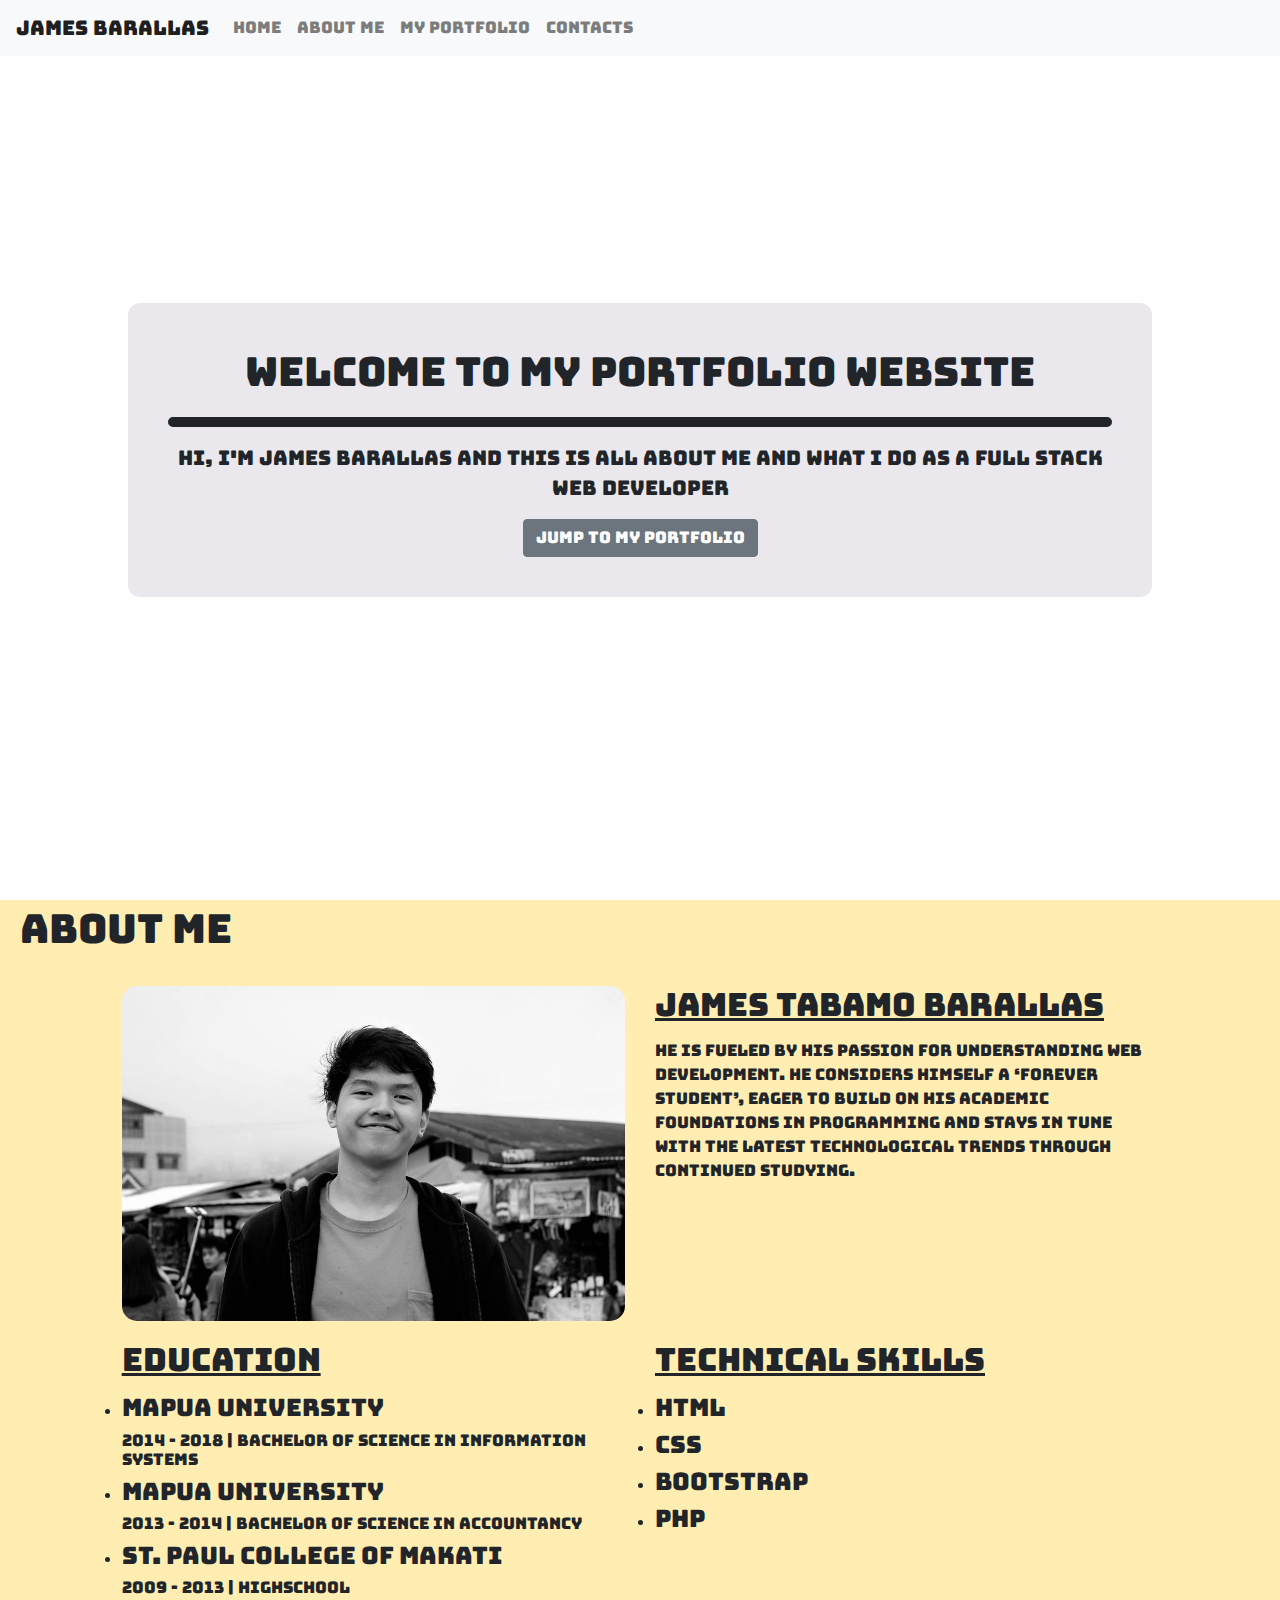
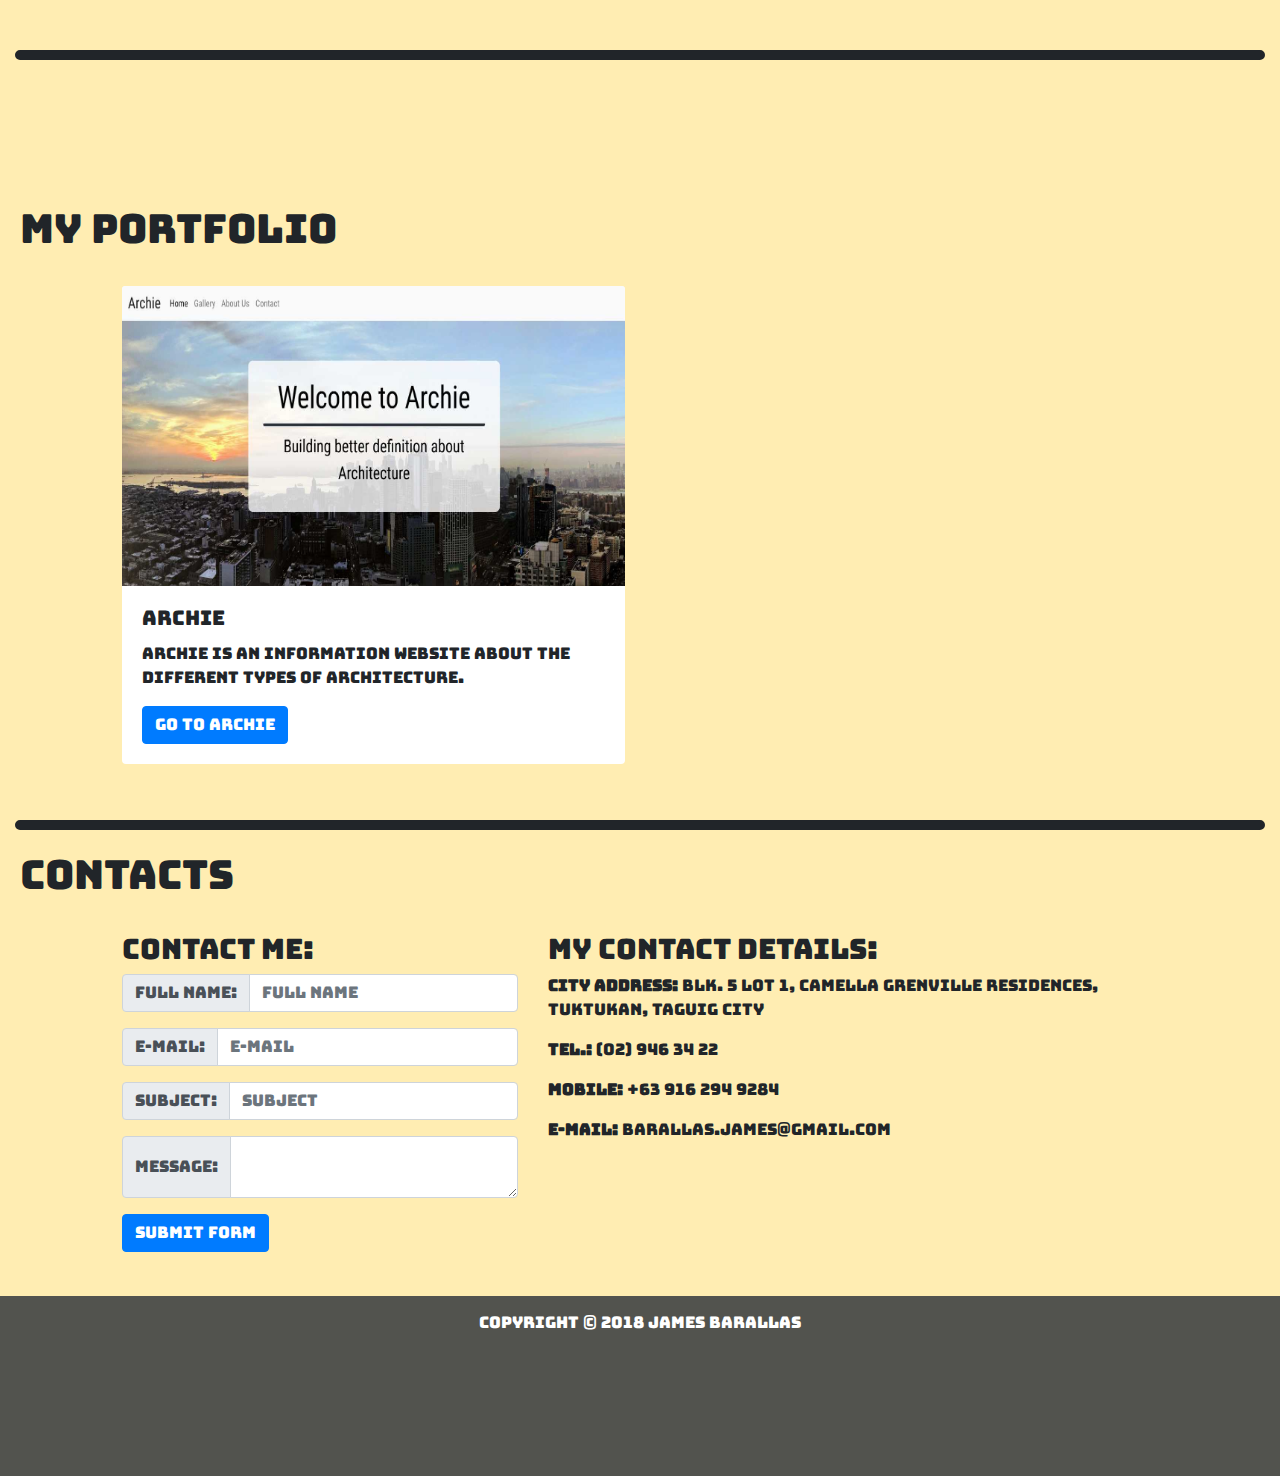
==== index.html @ 23c41e67 "portfolio update" ====
<!DOCTYPE html>
<html lang="en">
<head>
	<meta charset="utf-8">

	<meta name="viewport" content="width=content-width, initial-scale=1.0, maximum-scale=1.0, shrink-to-fit=no">

	<meta http-equiv="X UA-Compatible" content="IE-Edge">

	<title>James Barallas | My Web Portfolio</title>

	<!-- fav icon -->
	<link rel="icon" type="image/gif/png" href="assets/images/home-solid.png">

	<!-- google fonts -->
	<link href="https://fonts.googleapis.com/css?family=Bungee" rel="stylesheet">

	<!-- font awesome icons -->
	<link rel="stylesheet" href="https://use.fontawesome.com/releases/v5.5.0/css/all.css" integrity="sha384-B4dIYHKNBt8Bc12p+WXckhzcICo0wtJAoU8YZTY5qE0Id1GSseTk6S+L3BlXeVIU" crossorigin="anonymous">

	<!-- animate css -->
	<link rel="stylesheet" type="text/css" href="assets/css/animate.css">

	<!-- bootstrap css -->
	<link rel="stylesheet" type="text/css" href="assets/css/bootstrap.min.css">

	<!-- external css -->
	<link rel="stylesheet" type="text/css" href="assets/css/style.css">

</head>
<body>

	<header id="home" class="banner">
	
	<nav class="navbar navbar-expand-lg navbar-light bg-light">
		<a class="navbar-brand animated zoomIn" href="#">James Barallas</a>

		<button class="navbar-toggler" type="button" data-toggle="collapse" data-target="#navbarSupportedContent" aria-controls="navbarSupportedContent" aria-expanded="false" aria-label="Toggle navigation">

	    <span class="navbar-toggler-icon"></span>

	  	</button>

	  	<div class="collapse navbar-collapse" id="navbarSupportedContent">
		    <ul class="navbar-nav mr-auto">
		      	<li class="nav-item">
		        	<a class="nav-link animated bounceIn bounceOut" href="#home">Home</a>
		      	</li>

		      	<li class="nav-item">
		        	<a class="nav-link animated bounceIn bounceOut" href="#about-me">About Me</a>
		      	</li>

		      	<li class="nav-item">
		        	<a class="nav-link animated bounceIn bounceOut" href="#my-portfolio">My Portfolio</a>
		      	</li>

		      	<li class="nav-item">
		        	<a class="nav-link animated bounceIn bounceOut" href="#contact">Contacts</a>
		      	</li>
		    
		    </ul>
		 
	  	</div>
	</nav>

	
		
		<section class="box">
				<h1 class="animated slideInUp">Welcome to my Portfolio Website</h1>

				<hr>

				<p class="animated slideInUp">Hi, I'm James Barallas and This is all about me and what I do as a Full Stack Web Developer</p>

				<button class="btn btn-secondary animated bounceIn bounceOut" ><a href="#my-portfolio">Jump to my Portfolio</a></button>

		</section>

	</header>


	<main class="container-fluid">

		<button onclick="topFunction()" id="myBtn" title="Go to top"><i class="fas fa-arrow-up animated slideOutUp"></i></button>

		<div id="about-me" class="about-me">

			<h1>About Me</h1>


			
			<div class="row">
				<div class="col col-lg-5 offset-lg-1 col-md-6 col-12">

					<div class="images">
				    	<img src="assets/images/me.jpg">
				    </div>

				</div>

				<div class="col col-lg-5 col-md-6 col-12">
				   	
					<h2><u>JAMES TABAMO BARALLAS</u></h2>

					<p>He is fueled by his passion for understanding Web Development. He considers himself a ‘forever student’, eager to build on his academic foundations in programming and stays in tune with the latest technological trends through continued studying.</p>



				</div>
			</div>

			<div class="row">
				<div class="col col-lg-5 offset-lg-1 col-md-6 col-12">

					<h2><u>Education</u></h2>

					<ul>
						<li>
							<h4>Mapua University</h4>
							<h6>2014 - 2018 | Bachelor of Science in Information Systems</h6>
						</li>
						<li>
							<h4>Mapua University</h4>
							<h6>2013 - 2014 | Bachelor of Science in Accountancy</h6>
						</li>
						<li>	
							<h4>St. Paul College of Makati</h4>
							<h6>2009 - 2013 | Highschool</h6>
						</li>
					</ul>

				</div>

				<div class="col col-lg-5 col-md-6 col-12">
				   	<h2><u>Technical Skills</u></h2>

				   	<ul>
						<li>
							<h4>HTML</h4>
							
						</li>
						<li>
							<h4>CSS</h4>
							
						</li>
						<li>	
							<h4>Bootstrap</h4>
						
						</li>
						<li>	
							<h4>PHP</h4>
						
						</li>
					</ul>

				</div>
			</div>


			<div class="row">
				<div class="col col-12">
					<hr>
				</div>
			</div>

			
		
			

		</div>

		<div id="my-portfolio" class="my-portfolio">
			<h1>My Portfolio</h1>

			<div class="row">
				
				<div class="col col-lg-5 offset-lg-1 col-md-6 col-12">

					<div class="card" >
						<img class="card-img-top" src="assets/images/capstone-1.jpg" alt="Card image cap">

					  	<div class="card-body">

						    <h5 class="card-title">Archie</h5>
						    <p class="card-text">Archie is an information website about the different types of architecture.</p>
						    <a href="https://barallas-james.github.io/archie/index.html" target="_blank" class="btn btn-primary animated bounceIn bounceOut">Go to Archie</a>
					  	</div>
					</div>

				</div>

				<div class="col col-lg-5 col-md-6 col-12">

					

				</div>



				
			</div>

			<div class="row">
				
				<div class="col col-lg-5 offset-lg-1 col-md-6 col-12">

					

				</div>

				<div class="col col-lg-5 col-md-6 col-12">

					

				</div>

			</div>





			<div class="row">
				<div class="col col-12">
					<hr>
				</div>
			</div>






		</div>

		<div id="contact" class="contact">
			<h1>Contacts</h1>

			<div class="row">

				<div class="col col-lg-4 offset-lg-1 col-md-6 col-12">
					
					<form>

						<h3>Contact me:</h3>

						<div class="input-group mb-3">
						  	<div class="input-group-prepend">
						    	<span class="input-group-text" id="basic-addon1">Full Name: </span>
						  	</div>

						  	<input type="text" class="form-control" placeholder="Full Name" aria-label="full-name" aria-describedby="basic-addon1">
						</div>

						<div class="input-group mb-3">
						  	<div class="input-group-prepend">
						    	<span class="input-group-text" id="basic-addon1">E-mail: </span>
						  	</div>
						  	
						  	<input type="email" class="form-control" placeholder="E-mail" aria-label="e-mail" aria-describedby="basic-addon1">
						</div>

						<div class="input-group mb-3">
						  	<div class="input-group-prepend">
						    	<span class="input-group-text" id="basic-addon1">Subject: </span>
						  	</div>

						  	<input type="text" class="form-control" placeholder="subject" aria-label="subject" aria-describedby="basic-addon1">
						</div>

						<div class="input-group mb-3">
						  	<div class="input-group-prepend">
						    	<span class="input-group-text" id="basic-addon1">Message: </span>
						  	</div>

						  	<textarea name="message" class="form-control" aria-label="With textarea"></textarea>

						</div>

						<button class="btn btn-primary animated bounceIn bounceOut" type="submit">Submit form</button>

					</form>

					
				</div>
			


			
				<div class="col col-lg-6 col-md-6 col-12">
					<h3>My Contact Details:</h3>

					<p><strong>City Address:</strong> Blk. 5 Lot 1, Camella Grenville Residences, Tuktukan, Taguig City</p>
					<p><strong>Tel.:</strong> (02) 946 34 22 </p>
					<p><strong>Mobile:</strong> +63 916 294 9284</p>
					<p><strong>E-mail:</strong> barallas.james@gmail.com</p>
				</div>
			
			</div>
			
				
			

		</div>
		


	</main>


	<footer class="footer">

		<p>Copyright © 2018 James Barallas</p>

		<div class="icons">
			<a href=""><i class="fab fa-facebook-square" alt="Facebook"></i></a>
			<a href=""><i class="fab fa-twitter" alt="Twitter"></i></a>
			<a href=""><i class="fab fa-instagram" alt="Instagram"></i></a>		
		</div>	




	</footer>








	<!-- jQuery first, then Popper.js, then Bootstrap JS -->
	<script src="assets/js/script.js"></script>
	<script src="assets/js/jquery-3.3.1.min.js"></script>
	<script src="https://cdnjs.cloudflare.com/ajax/libs/popper.js/1.14.3/umd/popper.min.js" integrity="sha384-ZMP7rVo3mIykV+2+9J3UJ46jBk0WLaUAdn689aCwoqbBJiSnjAK/l8WvCWPIPm49" crossorigin="anonymous"></script>
	<script src="assets/js/bootstrap.min.js"></script>

</body>
</html>
---- assets/css/style.css ----
*{
	margin: 0;
	padding: 0;
	box-sizing: border-box;

	font-family: 'Bungee', cursive;
}

html{
	scroll-behavior: smooth;

}


h1{
	padding: 5px;

}

hr{
	border: 5px solid #212529;
  	border-radius: 5px;

}

a{
	text-decoration: none;
	color: white;
}

a:visited{
	text-decoration: none;
	color: white;
}

.banner{
	background-image: url("../images/banner.jpg");
	background-size: cover;
	background-repeat: no-repeat;
	background-attachment: fixed;
	width: 100%;
	height: 100vh;
	position: relative;

}

.navbar{
	z-index: 1;

}

.box{
	background-color: rgb(225, 222, 229, 0.7);
	
	text-align: center;
	min-width: 80%;
	padding: 40px;
	position: absolute;
	top: 50%;
	left: 50%;
	transform: translate(-50%,-50%); /*x and y values*/  
	border-radius: 12px;

}

.box > p{
	font-size: 20px;

}

.container-fluid{
	
	background-color: rgb(255, 237, 178);

}

.row{
	padding-top: 10px;
}

.row h2{
	margin-bottom: 15px;

}

.images > img{
	width: 100%;
	border-radius: 15px;
}


.about-me{
	min-height: 100vh;
}


.my-portfolio{
	min-height: 50vh;
}

.contact{
	min-height: 50vh;
}



.footer{
	min-height: 20vh;

	background-color: rgb(82, 83, 78);

}

.footer > p,.icons{
	text-align: center;

}

.footer > p{
	padding-top: 15px;
	color: white;
}

.footer > .icons{
	font-size: 30px;
	color: white;
}



.footer >.icons > a:visited{
	color: white;
}


/*OVERRIDE BOOTSTRAP*/

.card{
	width: 100%;
	border: 0;

}

.col{
	padding-top: 10px;

}

.card-img-top{
	height:300px; 

}

.contact .btn{
	margin-bottom: 30px;


}

/*BACK TO TOP*/

#myBtn {
  display: none;
  position: fixed;
  bottom: 20px;
  right: 30px;
  z-index: 99;
  font-size: 18px;
  border: none;
  outline: none;
  background-color: #902923;
  color: white;
  cursor: pointer;
  padding: 15px;
  border-radius: 4px;
}

#myBtn:hover {
  background-color: #0A100D;
}



@media only screen and (max-width: 986px){

	h1{
		text-align: center;
	}

	ul {
  		list-style-type: none;
	}



}
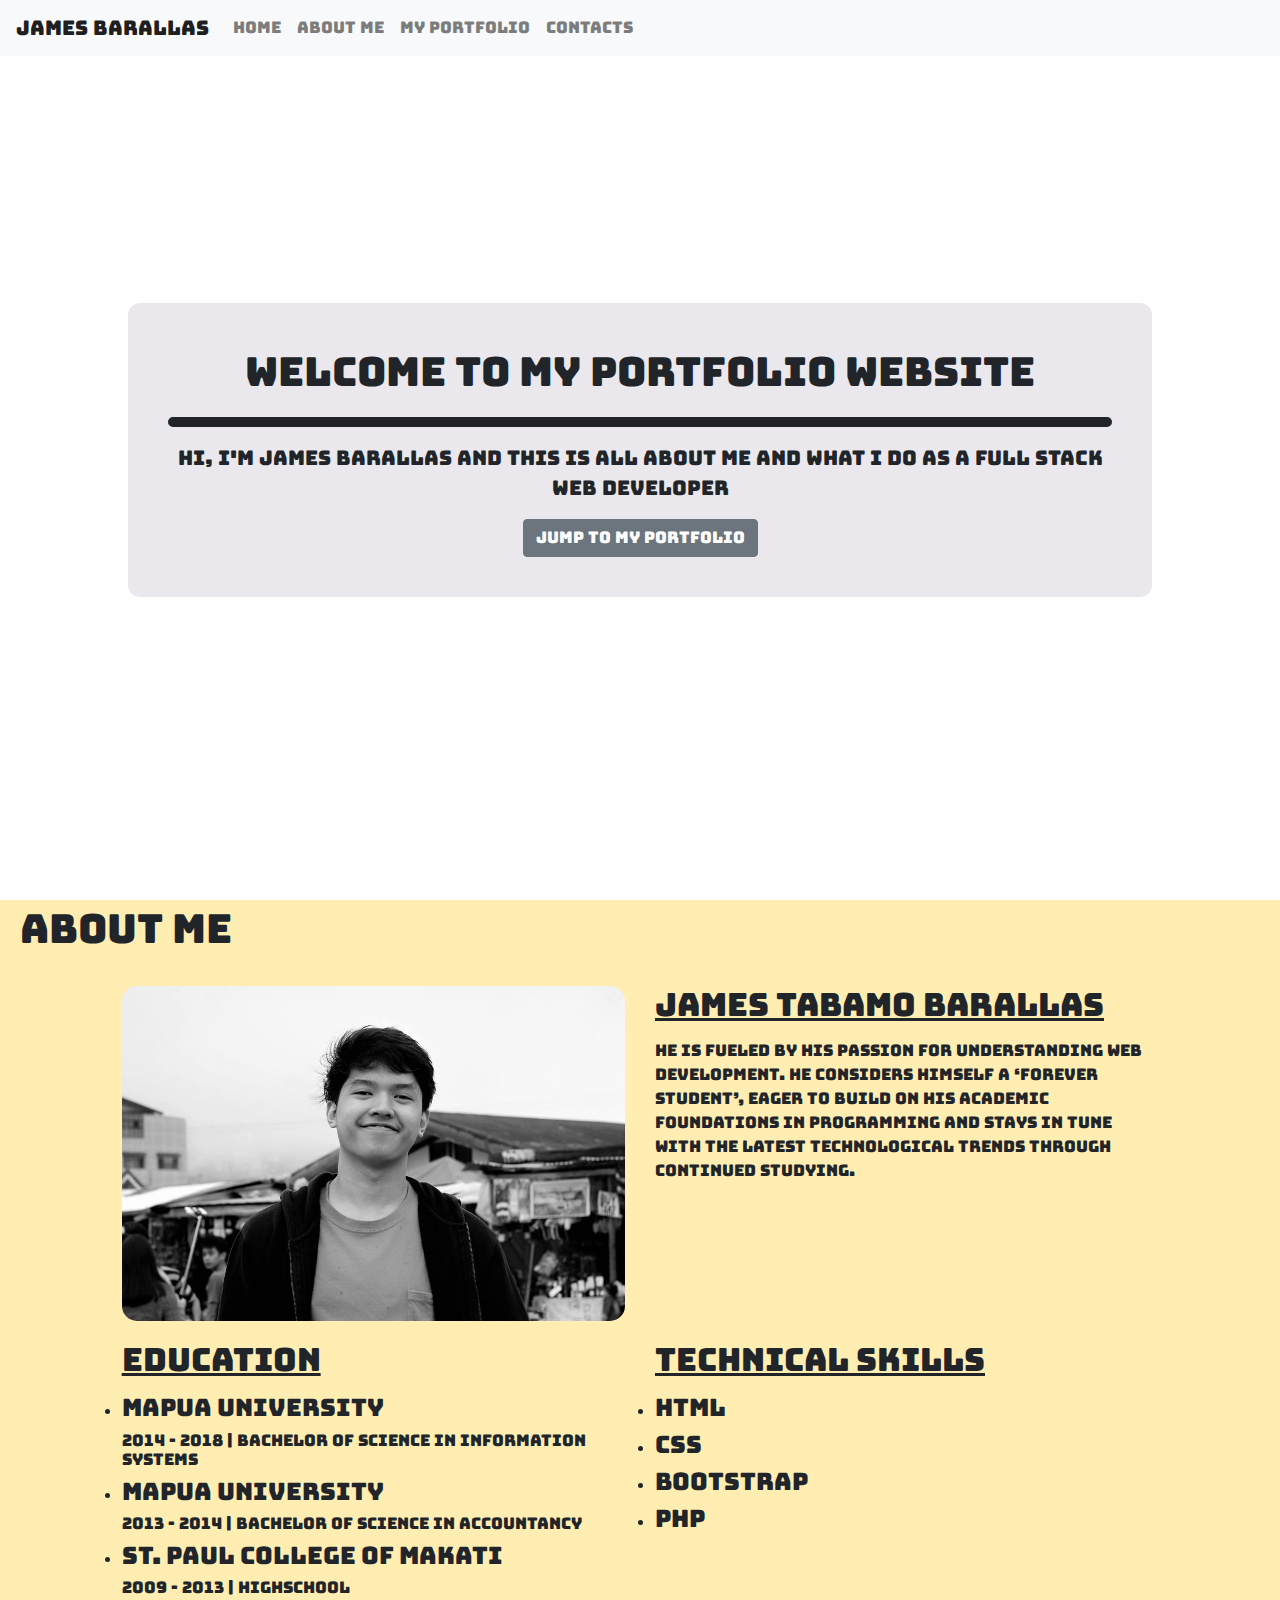
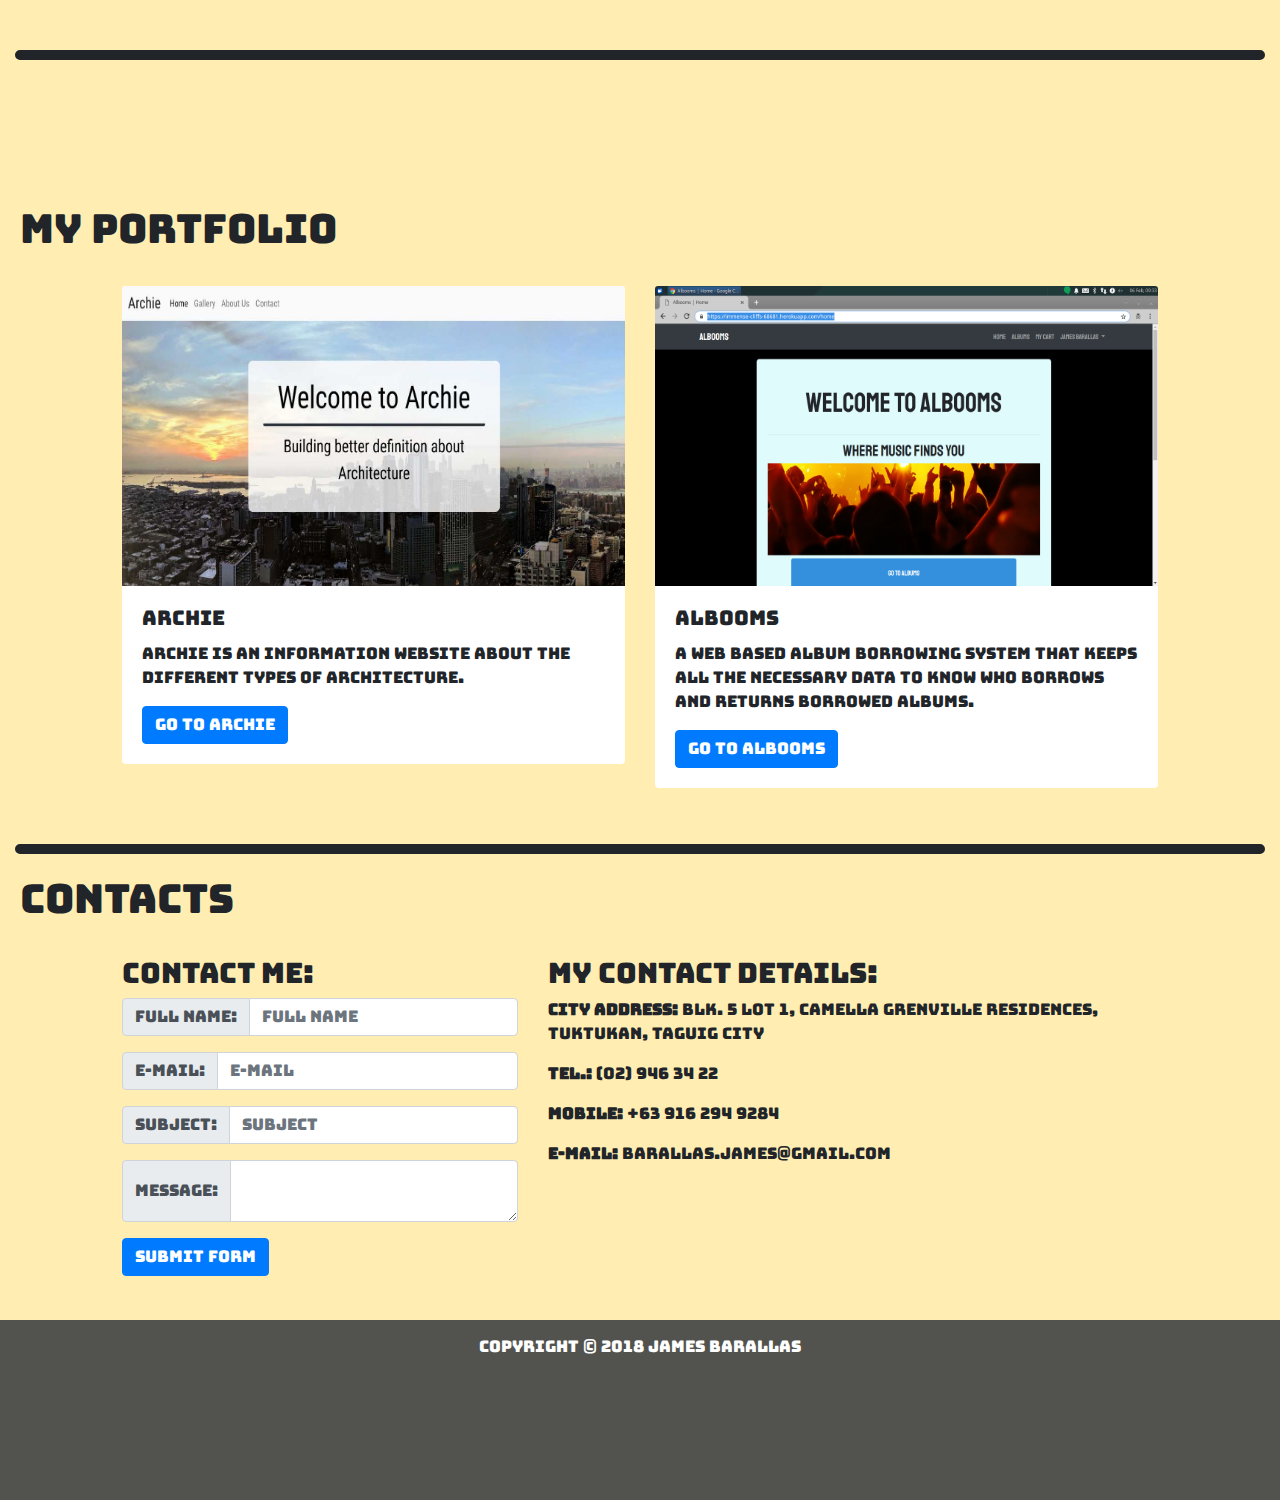
==== commit 9af08286: "portfolio update" ====
--- a/index.html
+++ b/index.html
@@ -191,9 +191,16 @@
 				</div>
 
 				<div class="col col-lg-5 col-md-6 col-12">
-
-					
-
+					<div class="card" >
+						<img class="card-img-top" src="assets/images/capstone-2.jpg" alt="Card image cap">
+
+					  	<div class="card-body">
+
+						    <h5 class="card-title">Albooms</h5>
+						    <p class="card-text">A web based album borrowing system that keeps all the necessary data to know who borrows and returns borrowed Albums.</p>
+						    <a href="https://immense-cliffs-68681.herokuapp.com/home" target="_blank" class="btn btn-primary animated bounceIn bounceOut">Go to Albooms</a>
+					  	</div>
+					</div>
 				</div>
 
 
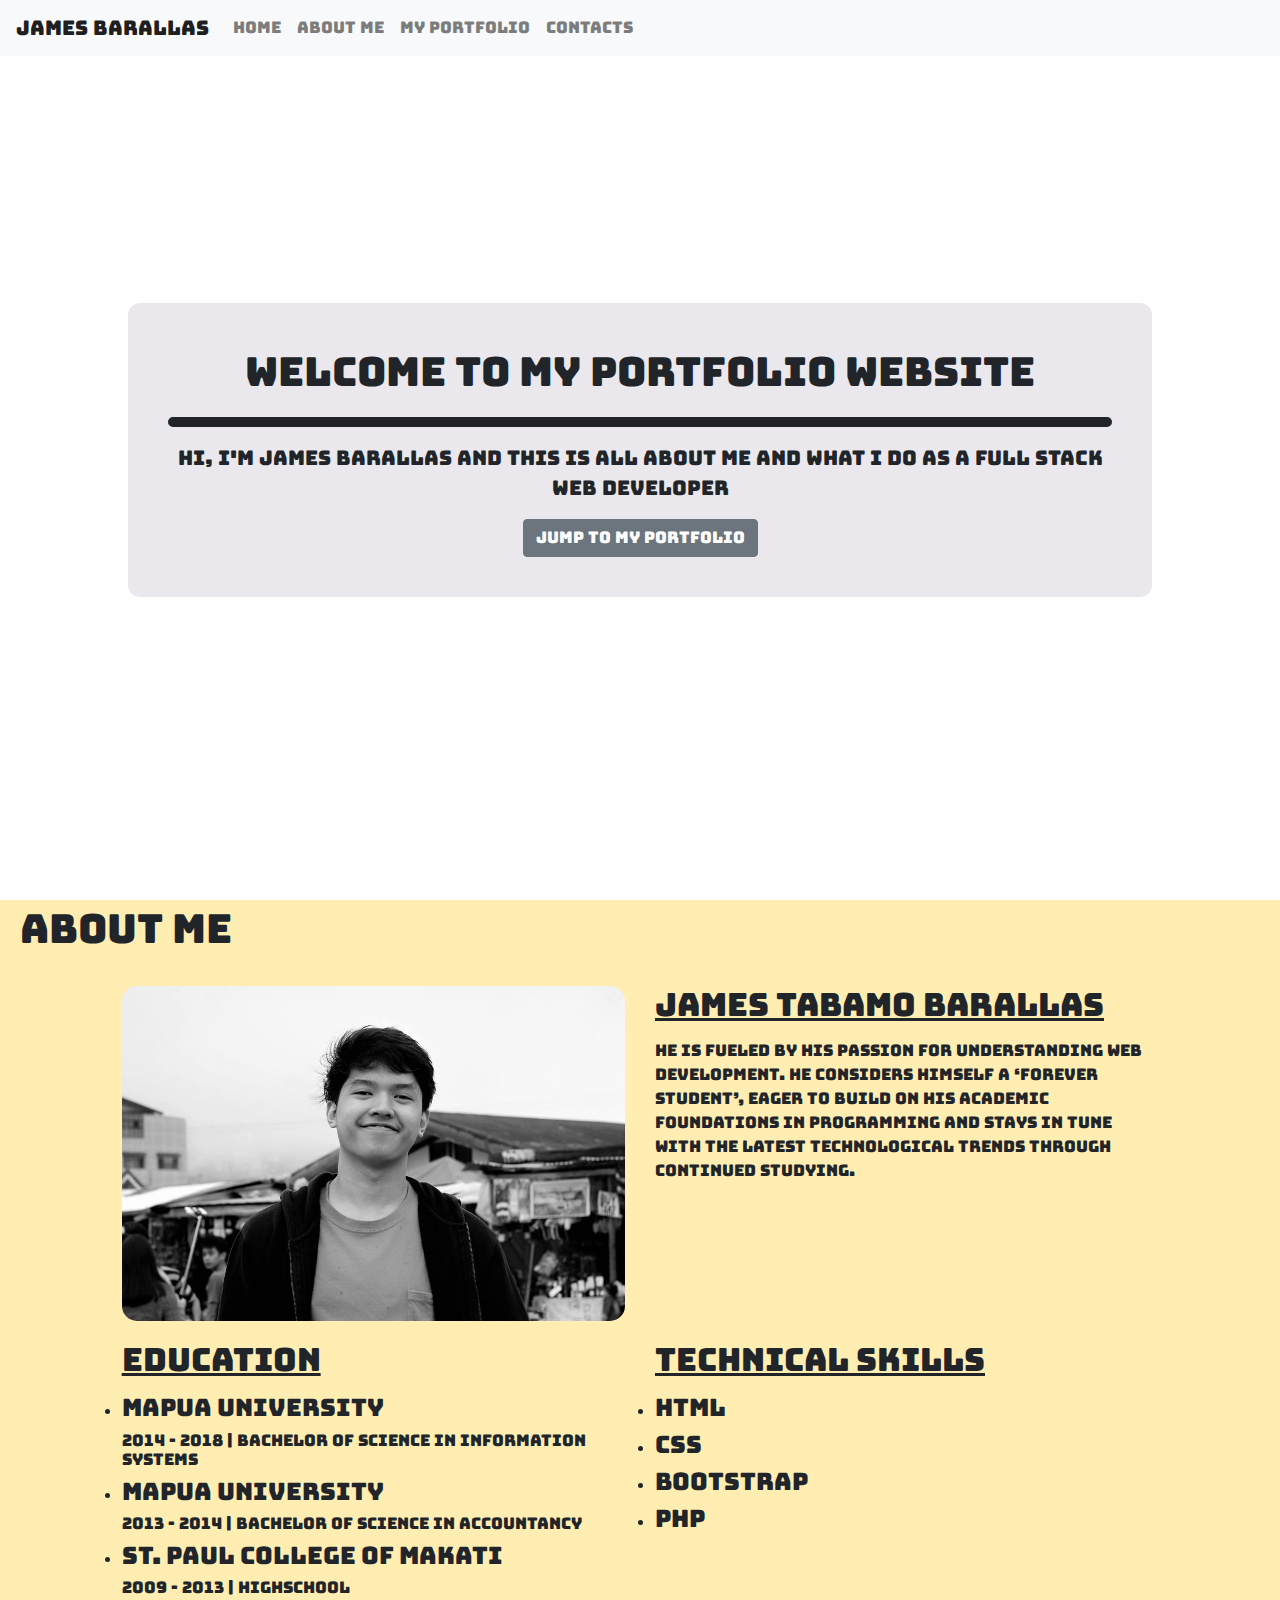
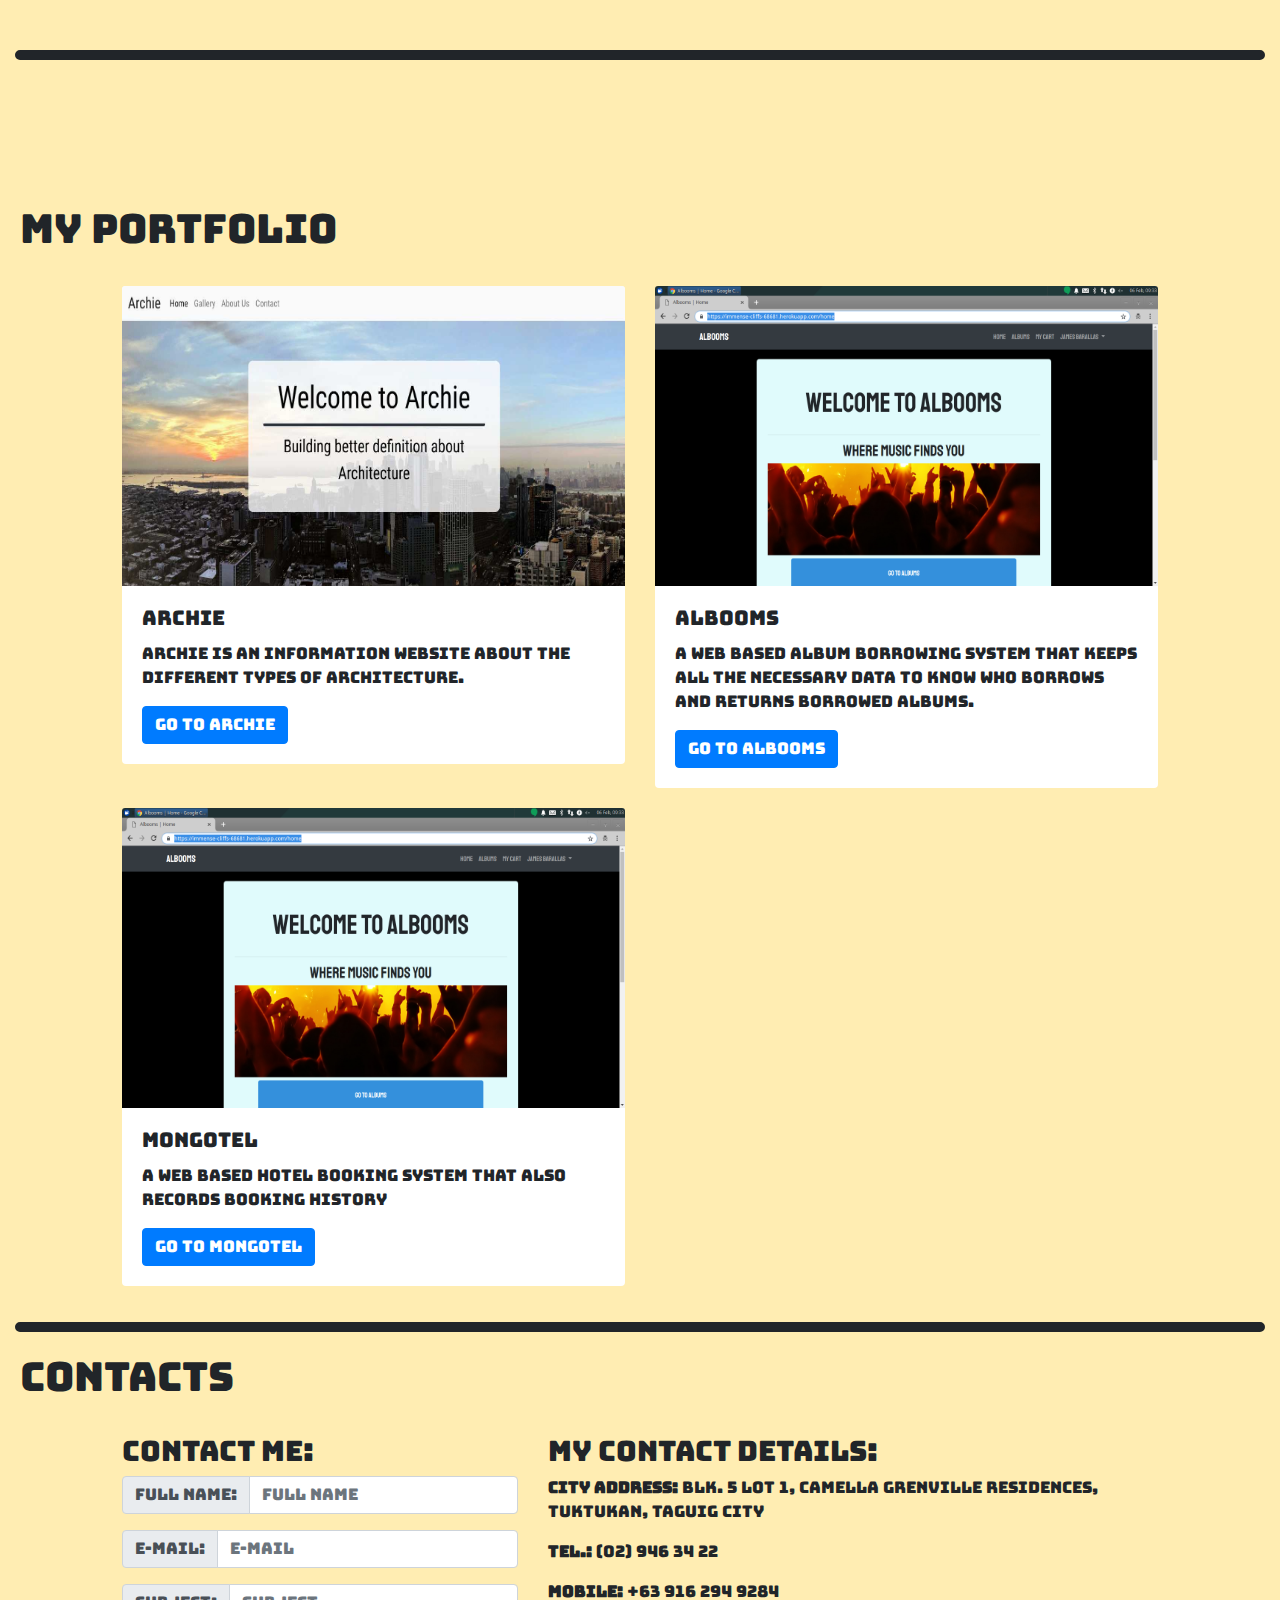
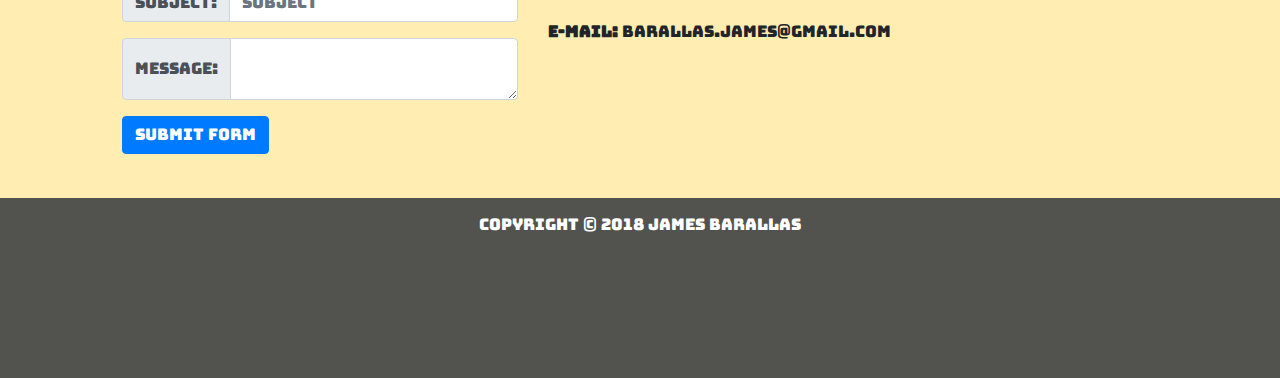
==== commit b0837454: "update" ====
--- a/index.html
+++ b/index.html
@@ -211,9 +211,16 @@
 			<div class="row">
 				
 				<div class="col col-lg-5 offset-lg-1 col-md-6 col-12">
-
-					
-
+					<div class="card" >
+						<img class="card-img-top" src="assets/images/capstone-2.jpg" alt="Card image cap">
+
+					  	<div class="card-body">
+
+						    <h5 class="card-title">Mongotel</h5>
+						    <p class="card-text">A web based hotel booking system that also records booking history</p>
+						    <a href="https://quiet-dawn-88367.herokuapp.com" target="_blank" class="btn btn-primary animated bounceIn bounceOut">Go to Mongotel</a>
+					  	</div>
+					</div>
 				</div>
 
 				<div class="col col-lg-5 col-md-6 col-12">
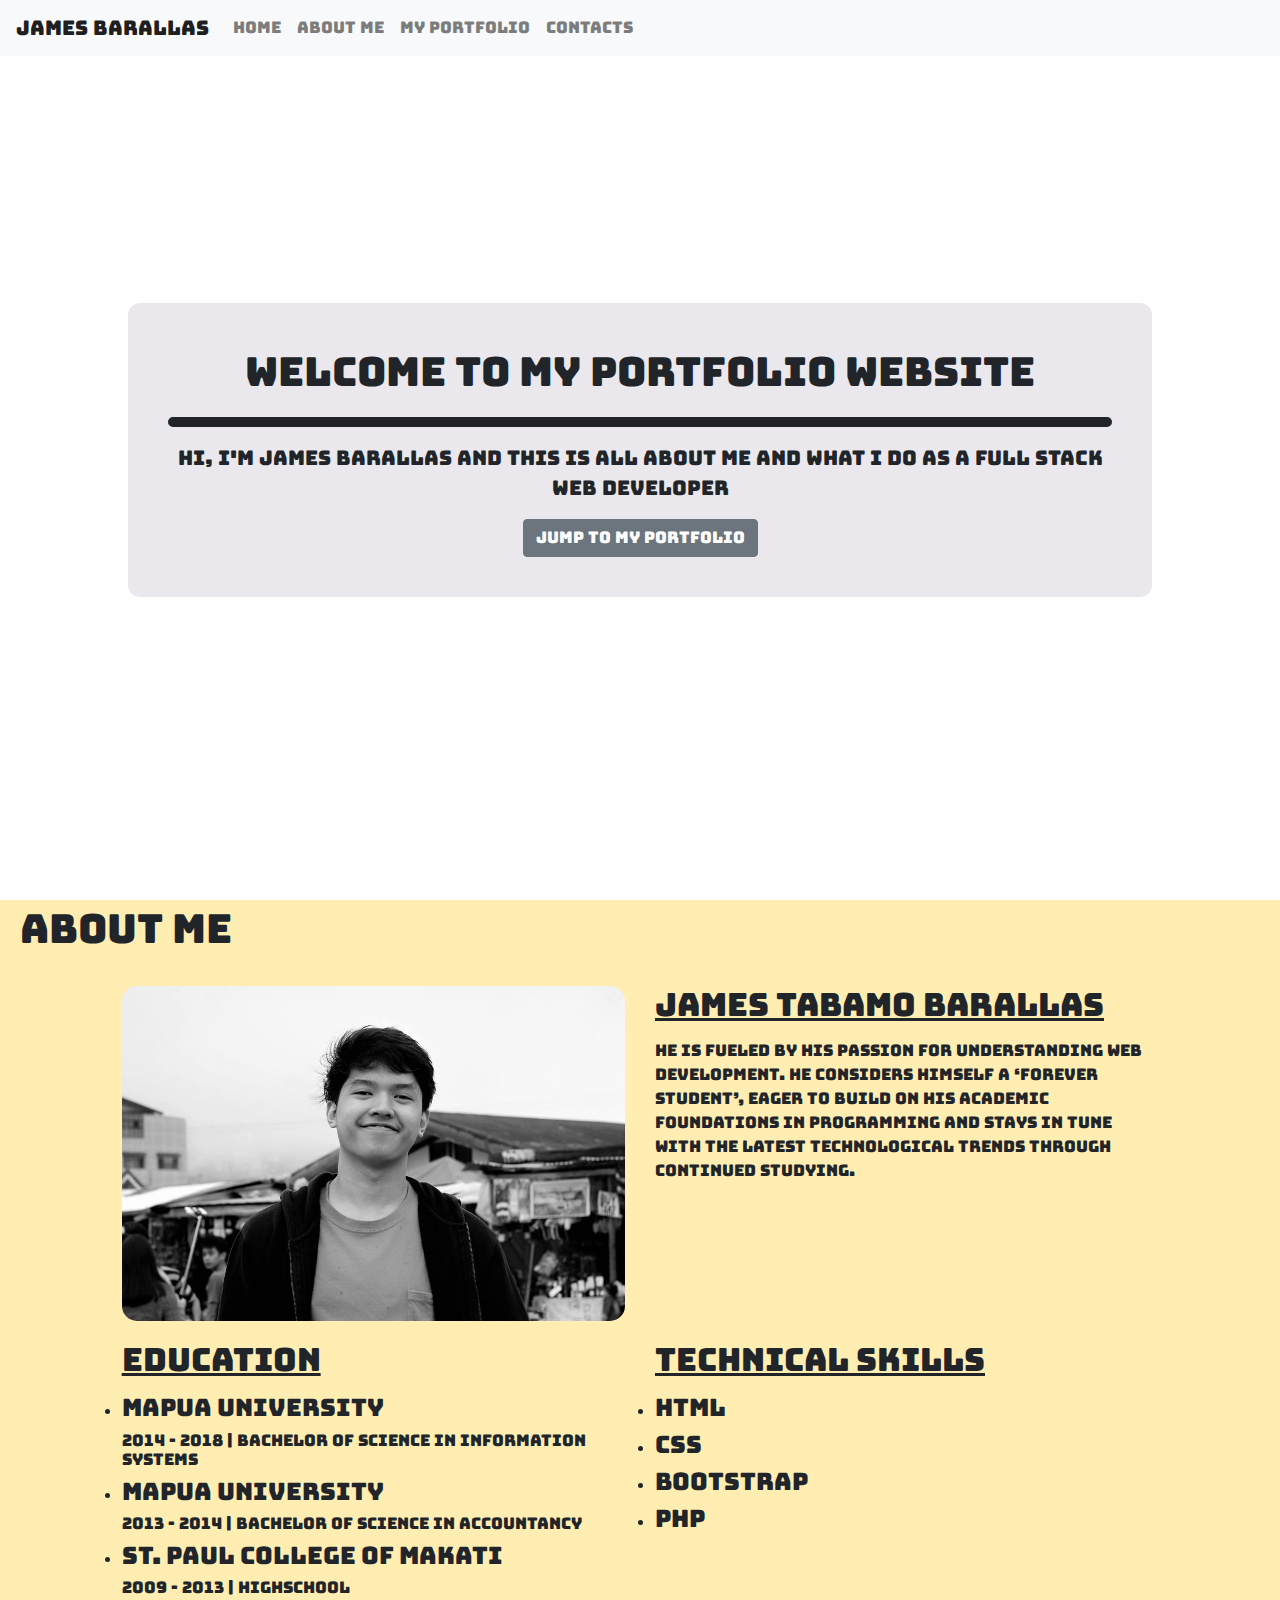
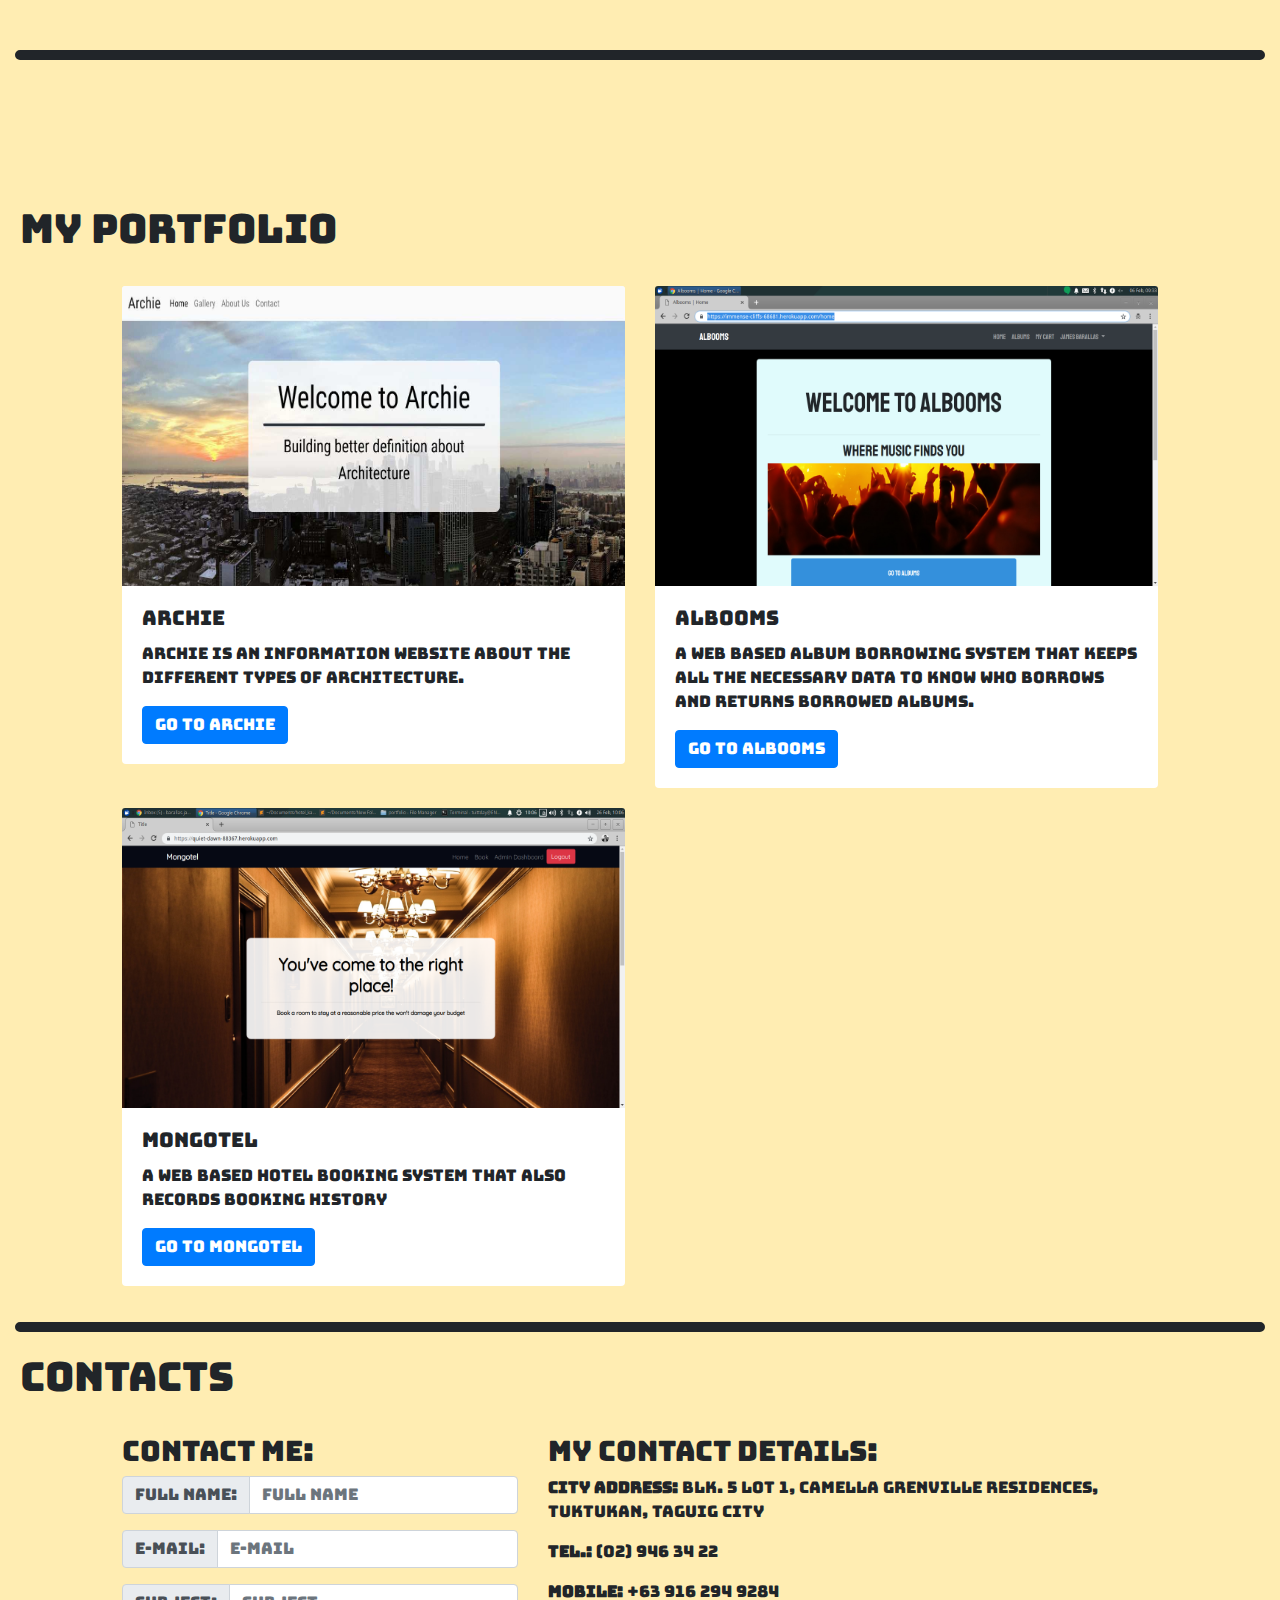
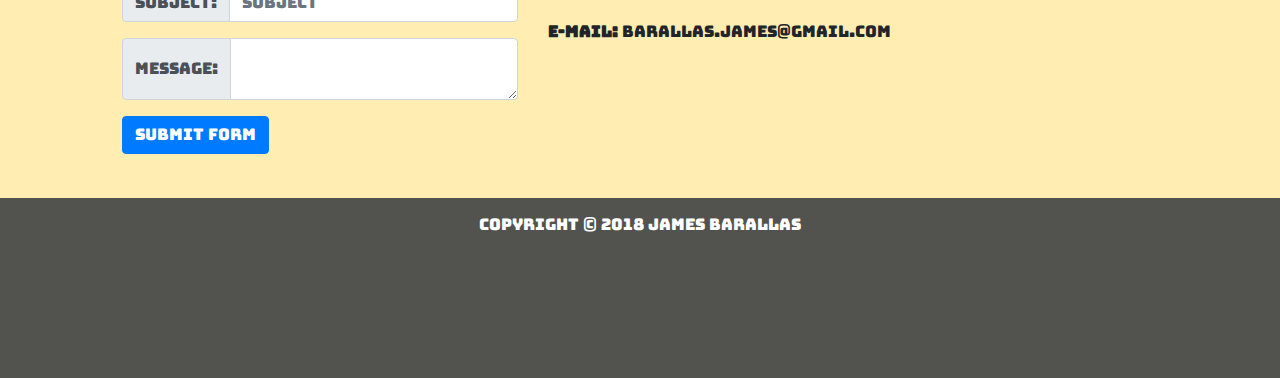
==== commit 5fab019e: "update" ====
--- a/index.html
+++ b/index.html
@@ -212,7 +212,7 @@
 				
 				<div class="col col-lg-5 offset-lg-1 col-md-6 col-12">
 					<div class="card" >
-						<img class="card-img-top" src="assets/images/capstone-2.jpg" alt="Card image cap">
+						<img class="card-img-top" src="assets/images/capstone-3.png" alt="Card image cap">
 
 					  	<div class="card-body">
 
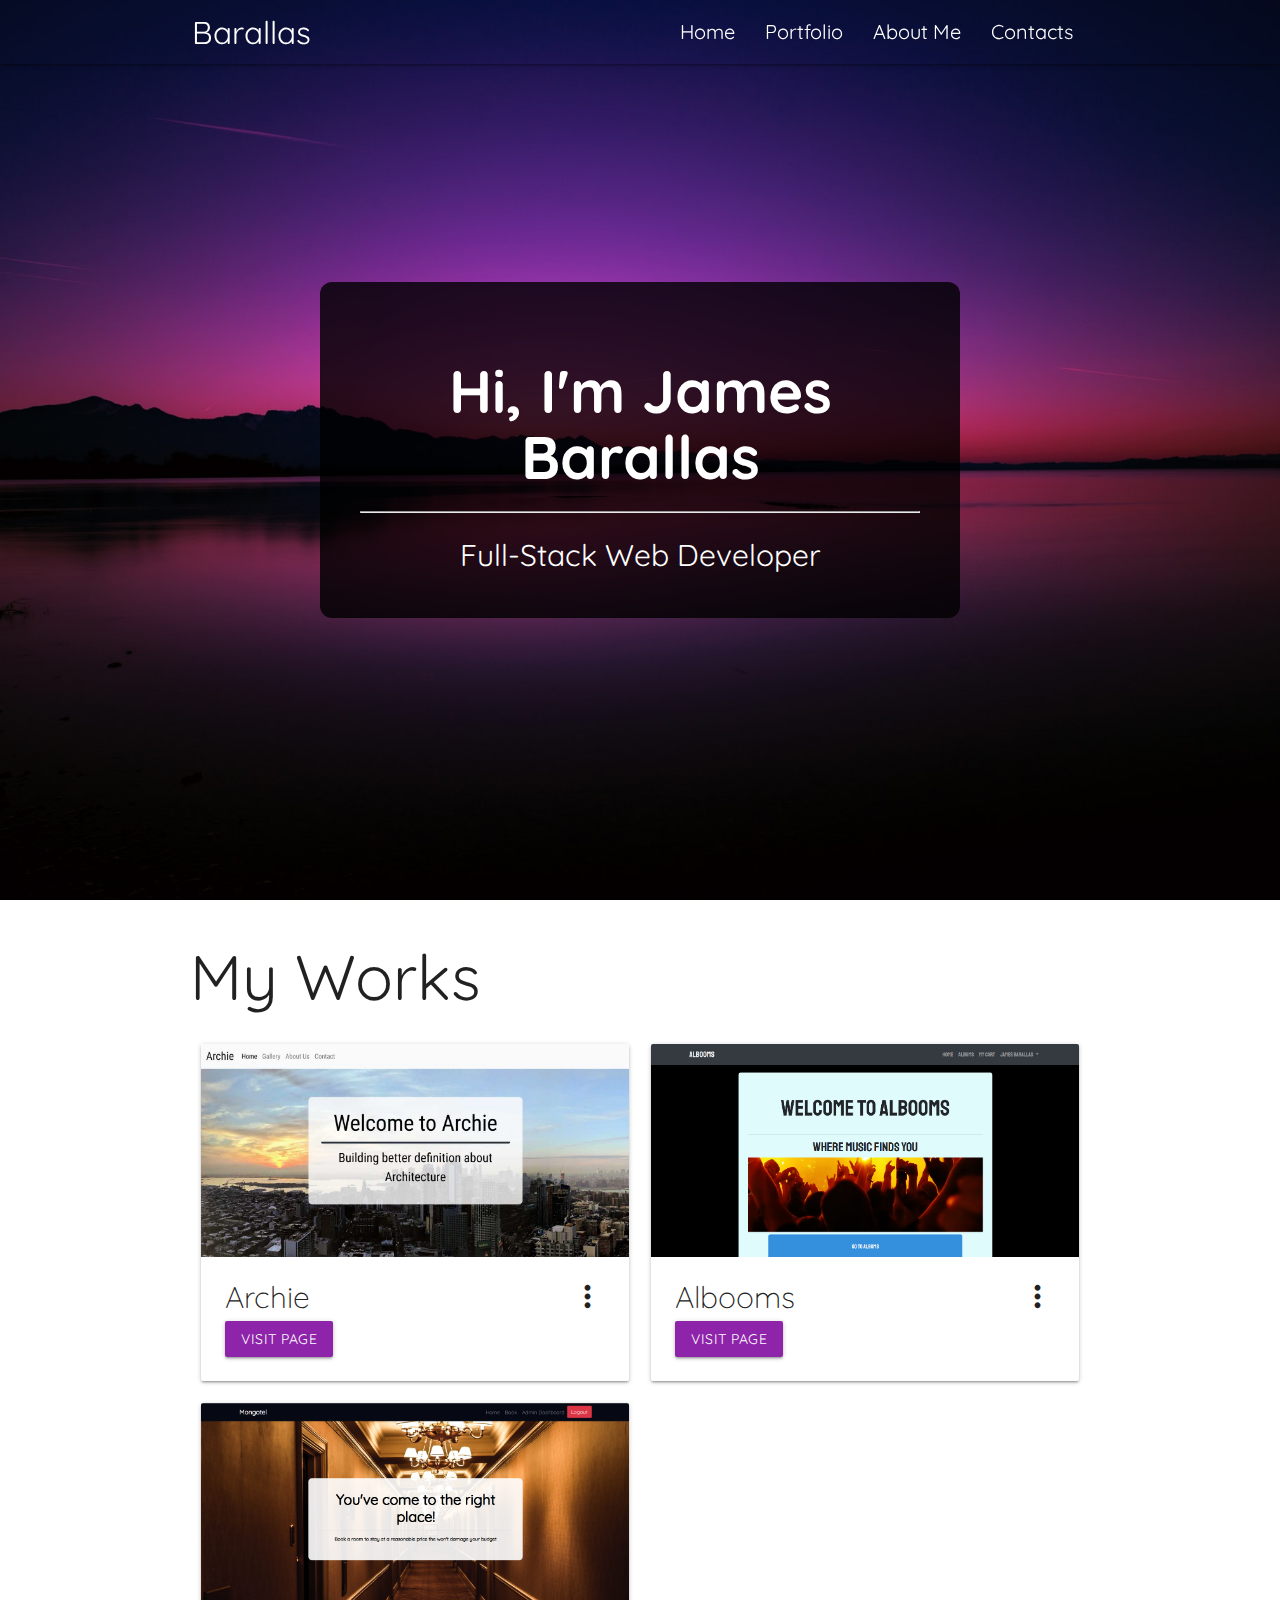
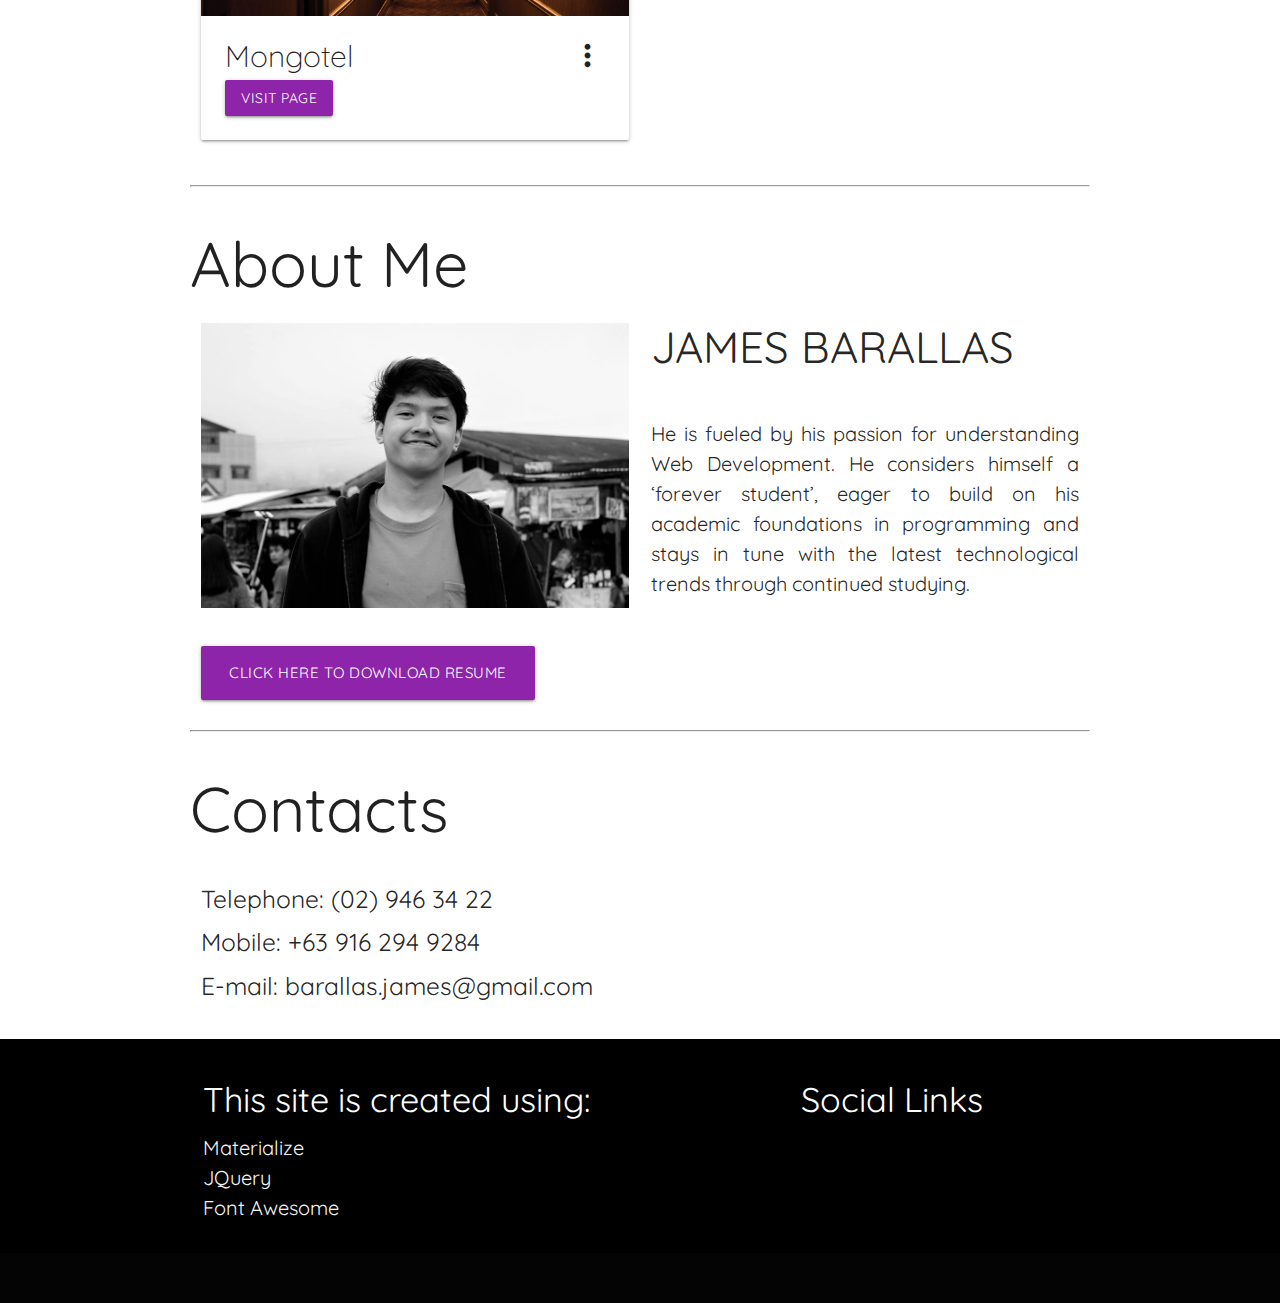
==== commit eb29b593: "New Portfolio" ====
--- a/index.html
+++ b/index.html
@@ -7,349 +7,240 @@
 
 	<meta http-equiv="X UA-Compatible" content="IE-Edge">
 
+	<link href="https://fonts.googleapis.com/css?family=Quicksand" rel="stylesheet">
+
 	<title>James Barallas | My Web Portfolio</title>
 
-	<!-- fav icon -->
-	<link rel="icon" type="image/gif/png" href="assets/images/home-solid.png">
-
-	<!-- google fonts -->
-	<link href="https://fonts.googleapis.com/css?family=Bungee" rel="stylesheet">
-
-	<!-- font awesome icons -->
-	<link rel="stylesheet" href="https://use.fontawesome.com/releases/v5.5.0/css/all.css" integrity="sha384-B4dIYHKNBt8Bc12p+WXckhzcICo0wtJAoU8YZTY5qE0Id1GSseTk6S+L3BlXeVIU" crossorigin="anonymous">
-
-	<!-- animate css -->
-	<link rel="stylesheet" type="text/css" href="assets/css/animate.css">
-
-	<!-- bootstrap css -->
-	<link rel="stylesheet" type="text/css" href="assets/css/bootstrap.min.css">
-
-	<!-- external css -->
+	<link rel="stylesheet" href="https://use.fontawesome.com/releases/v5.7.2/css/all.css" integrity="sha384-fnmOCqbTlWIlj8LyTjo7mOUStjsKC4pOpQbqyi7RrhN7udi9RwhKkMHpvLbHG9Sr" crossorigin="anonymous">
+
+	<!--Import Google Icon Font-->
+    <link href="https://fonts.googleapis.com/icon?family=Material+Icons" rel="stylesheet">
+
+	<!-- Compiled and minified CSS -->
+	<link rel="stylesheet" href="https://cdnjs.cloudflare.com/ajax/libs/materialize/1.0.0/css/materialize.min.css">
+
 	<link rel="stylesheet" type="text/css" href="assets/css/style.css">
+
+
 
 </head>
 <body>
 
-	<header id="home" class="banner">
+	<div class="wrapper">
+		<section class="banner">
+			<div class="navbar-fixed">
+				<nav class="transparent">
+					<div class="nav-wrapper">
+						<div class="container">
+							<a href="#!" class="brand-logo">Barallas</a>
+							<a href="#" data-target="mobile-demo" class="sidenav-trigger"><i class="material-icons">menu</i></a>
+							<ul class="right hide-on-med-and-down">
+								<li><a href="index.html">Home</a></li>
+								<li><a href="portfolio.html">Portfolio</a></li>
+								<li><a href="about-me.html">About Me</a></li>
+								<li><a href="contact-me.html">Contacts</a></li>
+							</ul>
+						</div>
+					</div>
+				</nav>
+			</div>
+
+			<ul class="sidenav" id="mobile-demo">
+				<li><a><h3>Menu</h3></a></li>
+				<li><a href="index.html">Home</a></li>
+				<li><a href="portfolio.html">Portfolio</a></li>
+				<li><a href="about-me.html">About Me</a></li>
+				<li><a href="contact-me.html">Contacts</a></li>
+			</ul>	
+
+
+			<section class="box">
+				<h2>Hi, I'm James Barallas</h2>
+
+				<hr>
+
+				<p>Full-Stack Web Developer</p>
+
+			</section>
+
+		</section>
+
+		<section class="content">
+			<!-- <div class="row">
+			    <div class="col s12 m4">
+			      <div class="card deep-purple darken-4">
+			        <div class="card-content white-text">
+			          <span class="card-title"><i class="material-icons">book</i> Portfolio</span>
+			        </div>
+			        <div class="card-action">
+			          <a href="#" class="waves-effect waves-light btn purple darken-1">Click Here</a>
+			        </div>
+			      </div>
+			    </div>
+
+			    <div class="col s12 m4">
+			      <div class="card deep-purple darken-4">
+			        <div class="card-content white-text">
+			          <span class="card-title"><i class="material-icons">person</i> About Me</span>
+			        </div>
+			        <div class="card-action">
+			          <a href="#" class="waves-effect waves-light btn purple darken-1">Click Here</a>
+			        </div>
+			      </div>
+			    </div>
+
+			    <div class="col s12 m4">
+			      <div class="card deep-purple darken-4">
+			        <div class="card-content white-text">
+			          <span class="card-title"><i class="material-icons">call</i> Contacts</span>
+			        </div>
+			        <div class="card-action">
+			          <a href="#" class="waves-effect waves-light btn purple darken-1">Click Here</a>
+			        </div>
+			      </div>
+			    </div>
+			</div> -->
+
+			<h1>My Works</h1>
+
+			<div class="row">
+				<div class="col s12 m6">
+					<div class="card">
+						<div class="card-image waves-effect waves-block waves-light">
+							<img class="activator" src="assets/images/capstone-1.jpg">
+						</div>
+						<div class="card-content">
+							<span class="card-title activator grey-text text-darken-4">Archie<i class="material-icons right">more_vert</i></span>
+							<p><a href="https://barallas-james.github.io/archie/index.html" target="_blank" class="waves-effect waves-light btn purple darken-1">Visit Page</a></p>
+						</div>
+						<div class="card-reveal">
+							<span class="card-title grey-text text-darken-4">Card Title<i class="material-icons right">close</i></span>
+							<p>Here is some more information about this product that is only revealed once clicked on.</p>
+						</div>
+					</div>
+				</div>
+
+				<div class="col s12 m6">
+					<div class="card">
+						<div class="card-image waves-effect waves-block waves-light">
+							<img class="activator" src="assets/images/capstone-2.jpg">
+						</div>
+						<div class="card-content">
+							<span class="card-title activator grey-text text-darken-4">Albooms<i class="material-icons right">more_vert</i></span>
+							<p><a href="https://immense-cliffs-68681.herokuapp.com/home" target="_blank" class="waves-effect waves-light btn purple darken-1">Visit Page</a></p>
+						</div>
+						<div class="card-reveal">
+							<span class="card-title grey-text text-darken-4">Card Title<i class="material-icons right">close</i></span>
+							<p>Here is some more information about this product that is only revealed once clicked on.</p>
+						</div>
+					</div>
+				</div>
+
+				<div class="col s12 m6">
+					<div class="card">
+						<div class="card-image waves-effect waves-block waves-light">
+							<img class="activator" src="assets/images/capstone-3.jpg">
+						</div>
+						<div class="card-content">
+							<span class="card-title activator grey-text text-darken-4">Mongotel<i class="material-icons right">more_vert</i></span>
+							<p><a href="https://quiet-dawn-88367.herokuapp.com/" target="_blank" class="waves-effect waves-light btn purple darken-1">Visit Page</a></p>
+						</div>
+						<div class="card-reveal">
+							<span class="card-title grey-text text-darken-4">Card Title<i class="material-icons right">close</i></span>
+							<p>Here is some more information about this product that is only revealed once clicked on.</p>
+						</div>
+					</div>
+				</div>
+			</div>
+
+			<hr>
+
+			<h1>About Me</h1>
+
+			<div class="row">
+				<div class="col s12 m6">
+					<img src="assets/images/me.jpg">
+				</div>
+
+				<div class="col s12 m6">
+					<h3>JAMES BARALLAS</h3>
+
+					<br>
+
+					<p>He is fueled by his passion for understanding Web Development. He considers himself a ‘forever student’, eager to build on his academic foundations in programming and stays in tune with the latest technological trends through continued studying.</p>
+				</div>
+			</div>
+
+			<div class="row">
+				<div class="col m12">
+					<a class="waves-effect waves-light btn-large purple darken-1" href="James Barallas Resume.docx" download>Click here to download resume</a>
+				</div>
+			</div>
+
+			<hr>
+
+			<h1>Contacts</h1>
+
+			<div class="row">
+				<div class="col m12">
+					<h5>Telephone: (02) 946 34 22</h5>
+					<h5>Mobile: +63 916 294 9284</h5>
+					<h5>E-mail: barallas.james@gmail.com</h5>
+				</div>
+			</div>
+
+		</section>
+	</div>
+
+	<footer class="page-footer black">
+		<div class="container">
+			<div class="row">
+				<div class="col l6 s12">
+					<h4 class="white-text">This site is created using:</h4>
+					<ul class="grey-text text-lighten-4">
+						<li>Materialize</li>
+						<li>JQuery</li>
+						<li>Font Awesome</li>
+					</ul>
+				</div>
+				<div class="col l4 offset-l2 s12">
+					<div class="social">
+						<h4 class="white-text">Social Links</h4>
+
+						<a href="https://www.facebook.com/james.barallas" target="_blank">
+							<i class="fab fa-facebook-square"></i>
+						</a>
+						<a href="https://www.instagram.com/augustjamesss/" target="_blank">
+							<i class="fab fa-instagram"></i>
+						</a>
+						<a href="https://github.com/barallas-james" target="_blank">
+							<i class="fab fa-github"></i>
+						</a>
+						<a href="https://gitlab.com/barallas.james" target="_blank">
+							<i class="fab fa-gitlab"></i>
+						</a>
+					</div>
+				</div>
+			</div>
+		</div>
+		<div class="footer-copyright">
+
+		</div>
+	</footer>
+
 	
-	<nav class="navbar navbar-expand-lg navbar-light bg-light">
-		<a class="navbar-brand animated zoomIn" href="#">James Barallas</a>
-
-		<button class="navbar-toggler" type="button" data-toggle="collapse" data-target="#navbarSupportedContent" aria-controls="navbarSupportedContent" aria-expanded="false" aria-label="Toggle navigation">
-
-	    <span class="navbar-toggler-icon"></span>
-
-	  	</button>
-
-	  	<div class="collapse navbar-collapse" id="navbarSupportedContent">
-		    <ul class="navbar-nav mr-auto">
-		      	<li class="nav-item">
-		        	<a class="nav-link animated bounceIn bounceOut" href="#home">Home</a>
-		      	</li>
-
-		      	<li class="nav-item">
-		        	<a class="nav-link animated bounceIn bounceOut" href="#about-me">About Me</a>
-		      	</li>
-
-		      	<li class="nav-item">
-		        	<a class="nav-link animated bounceIn bounceOut" href="#my-portfolio">My Portfolio</a>
-		      	</li>
-
-		      	<li class="nav-item">
-		        	<a class="nav-link animated bounceIn bounceOut" href="#contact">Contacts</a>
-		      	</li>
-		    
-		    </ul>
-		 
-	  	</div>
-	</nav>
-
 	
-		
-		<section class="box">
-				<h1 class="animated slideInUp">Welcome to my Portfolio Website</h1>
-
-				<hr>
-
-				<p class="animated slideInUp">Hi, I'm James Barallas and This is all about me and what I do as a Full Stack Web Developer</p>
-
-				<button class="btn btn-secondary animated bounceIn bounceOut" ><a href="#my-portfolio">Jump to my Portfolio</a></button>
-
-		</section>
-
-	</header>
-
-
-	<main class="container-fluid">
-
-		<button onclick="topFunction()" id="myBtn" title="Go to top"><i class="fas fa-arrow-up animated slideOutUp"></i></button>
-
-		<div id="about-me" class="about-me">
-
-			<h1>About Me</h1>
-
-
-			
-			<div class="row">
-				<div class="col col-lg-5 offset-lg-1 col-md-6 col-12">
-
-					<div class="images">
-				    	<img src="assets/images/me.jpg">
-				    </div>
-
-				</div>
-
-				<div class="col col-lg-5 col-md-6 col-12">
-				   	
-					<h2><u>JAMES TABAMO BARALLAS</u></h2>
-
-					<p>He is fueled by his passion for understanding Web Development. He considers himself a ‘forever student’, eager to build on his academic foundations in programming and stays in tune with the latest technological trends through continued studying.</p>
-
-
-
-				</div>
-			</div>
-
-			<div class="row">
-				<div class="col col-lg-5 offset-lg-1 col-md-6 col-12">
-
-					<h2><u>Education</u></h2>
-
-					<ul>
-						<li>
-							<h4>Mapua University</h4>
-							<h6>2014 - 2018 | Bachelor of Science in Information Systems</h6>
-						</li>
-						<li>
-							<h4>Mapua University</h4>
-							<h6>2013 - 2014 | Bachelor of Science in Accountancy</h6>
-						</li>
-						<li>	
-							<h4>St. Paul College of Makati</h4>
-							<h6>2009 - 2013 | Highschool</h6>
-						</li>
-					</ul>
-
-				</div>
-
-				<div class="col col-lg-5 col-md-6 col-12">
-				   	<h2><u>Technical Skills</u></h2>
-
-				   	<ul>
-						<li>
-							<h4>HTML</h4>
-							
-						</li>
-						<li>
-							<h4>CSS</h4>
-							
-						</li>
-						<li>	
-							<h4>Bootstrap</h4>
-						
-						</li>
-						<li>	
-							<h4>PHP</h4>
-						
-						</li>
-					</ul>
-
-				</div>
-			</div>
-
-
-			<div class="row">
-				<div class="col col-12">
-					<hr>
-				</div>
-			</div>
-
-			
-		
-			
-
-		</div>
-
-		<div id="my-portfolio" class="my-portfolio">
-			<h1>My Portfolio</h1>
-
-			<div class="row">
-				
-				<div class="col col-lg-5 offset-lg-1 col-md-6 col-12">
-
-					<div class="card" >
-						<img class="card-img-top" src="assets/images/capstone-1.jpg" alt="Card image cap">
-
-					  	<div class="card-body">
-
-						    <h5 class="card-title">Archie</h5>
-						    <p class="card-text">Archie is an information website about the different types of architecture.</p>
-						    <a href="https://barallas-james.github.io/archie/index.html" target="_blank" class="btn btn-primary animated bounceIn bounceOut">Go to Archie</a>
-					  	</div>
-					</div>
-
-				</div>
-
-				<div class="col col-lg-5 col-md-6 col-12">
-					<div class="card" >
-						<img class="card-img-top" src="assets/images/capstone-2.jpg" alt="Card image cap">
-
-					  	<div class="card-body">
-
-						    <h5 class="card-title">Albooms</h5>
-						    <p class="card-text">A web based album borrowing system that keeps all the necessary data to know who borrows and returns borrowed Albums.</p>
-						    <a href="https://immense-cliffs-68681.herokuapp.com/home" target="_blank" class="btn btn-primary animated bounceIn bounceOut">Go to Albooms</a>
-					  	</div>
-					</div>
-				</div>
-
-
-
-				
-			</div>
-
-			<div class="row">
-				
-				<div class="col col-lg-5 offset-lg-1 col-md-6 col-12">
-					<div class="card" >
-						<img class="card-img-top" src="assets/images/capstone-3.png" alt="Card image cap">
-
-					  	<div class="card-body">
-
-						    <h5 class="card-title">Mongotel</h5>
-						    <p class="card-text">A web based hotel booking system that also records booking history</p>
-						    <a href="https://quiet-dawn-88367.herokuapp.com" target="_blank" class="btn btn-primary animated bounceIn bounceOut">Go to Mongotel</a>
-					  	</div>
-					</div>
-				</div>
-
-				<div class="col col-lg-5 col-md-6 col-12">
-
-					
-
-				</div>
-
-			</div>
-
-
-
-
-
-			<div class="row">
-				<div class="col col-12">
-					<hr>
-				</div>
-			</div>
-
-
-
-
-
-
-		</div>
-
-		<div id="contact" class="contact">
-			<h1>Contacts</h1>
-
-			<div class="row">
-
-				<div class="col col-lg-4 offset-lg-1 col-md-6 col-12">
-					
-					<form>
-
-						<h3>Contact me:</h3>
-
-						<div class="input-group mb-3">
-						  	<div class="input-group-prepend">
-						    	<span class="input-group-text" id="basic-addon1">Full Name: </span>
-						  	</div>
-
-						  	<input type="text" class="form-control" placeholder="Full Name" aria-label="full-name" aria-describedby="basic-addon1">
-						</div>
-
-						<div class="input-group mb-3">
-						  	<div class="input-group-prepend">
-						    	<span class="input-group-text" id="basic-addon1">E-mail: </span>
-						  	</div>
-						  	
-						  	<input type="email" class="form-control" placeholder="E-mail" aria-label="e-mail" aria-describedby="basic-addon1">
-						</div>
-
-						<div class="input-group mb-3">
-						  	<div class="input-group-prepend">
-						    	<span class="input-group-text" id="basic-addon1">Subject: </span>
-						  	</div>
-
-						  	<input type="text" class="form-control" placeholder="subject" aria-label="subject" aria-describedby="basic-addon1">
-						</div>
-
-						<div class="input-group mb-3">
-						  	<div class="input-group-prepend">
-						    	<span class="input-group-text" id="basic-addon1">Message: </span>
-						  	</div>
-
-						  	<textarea name="message" class="form-control" aria-label="With textarea"></textarea>
-
-						</div>
-
-						<button class="btn btn-primary animated bounceIn bounceOut" type="submit">Submit form</button>
-
-					</form>
-
-					
-				</div>
-			
-
-
-			
-				<div class="col col-lg-6 col-md-6 col-12">
-					<h3>My Contact Details:</h3>
-
-					<p><strong>City Address:</strong> Blk. 5 Lot 1, Camella Grenville Residences, Tuktukan, Taguig City</p>
-					<p><strong>Tel.:</strong> (02) 946 34 22 </p>
-					<p><strong>Mobile:</strong> +63 916 294 9284</p>
-					<p><strong>E-mail:</strong> barallas.james@gmail.com</p>
-				</div>
-			
-			</div>
-			
-				
-			
-
-		</div>
-		
-
-
-	</main>
-
-
-	<footer class="footer">
-
-		<p>Copyright © 2018 James Barallas</p>
-
-		<div class="icons">
-			<a href=""><i class="fab fa-facebook-square" alt="Facebook"></i></a>
-			<a href=""><i class="fab fa-twitter" alt="Twitter"></i></a>
-			<a href=""><i class="fab fa-instagram" alt="Instagram"></i></a>		
-		</div>	
-
-
-
-
-	</footer>
-
-
-
-
-
-
-
-
-	<!-- jQuery first, then Popper.js, then Bootstrap JS -->
+
+
+	<script
+	src="https://code.jquery.com/jquery-3.3.1.min.js"
+	integrity="sha256-FgpCb/KJQlLNfOu91ta32o/NMZxltwRo8QtmkMRdAu8="
+	crossorigin="anonymous"></script>
+
+	<!-- Compiled and minified JavaScript -->
+	<script src="https://cdnjs.cloudflare.com/ajax/libs/materialize/1.0.0/js/materialize.min.js"></script>
+
 	<script src="assets/js/script.js"></script>
-	<script src="assets/js/jquery-3.3.1.min.js"></script>
-	<script src="https://cdnjs.cloudflare.com/ajax/libs/popper.js/1.14.3/umd/popper.min.js" integrity="sha384-ZMP7rVo3mIykV+2+9J3UJ46jBk0WLaUAdn689aCwoqbBJiSnjAK/l8WvCWPIPm49" crossorigin="anonymous"></script>
-	<script src="assets/js/bootstrap.min.js"></script>
 
 </body>
-</html>+</html>
--- a/assets/css/style.css
+++ b/assets/css/style.css
@@ -1,40 +1,37 @@
 *{
 	margin: 0;
 	padding: 0;
-	box-sizing: border-box;
-
-	font-family: 'Bungee', cursive;
+	font-family: Quicksand;
 }
 
-html{
-	scroll-behavior: smooth;
-
+img{
+	width: 100%;
 }
 
-
-h1{
-	padding: 5px;
-
+h3{
+	margin-top: 0;
 }
 
-hr{
-	border: 5px solid #212529;
-  	border-radius: 5px;
-
+nav{
+	transition: 0.5s;
 }
 
-a{
-	text-decoration: none;
-	color: white;
+li{
+	font-size: 20px;
 }
 
-a:visited{
-	text-decoration: none;
-	color: white;
+nav ul a{
+	font-size: 20px;
 }
 
-.banner{
-	background-image: url("../images/banner.jpg");
+nav ul a:hover{
+	background-color: white;
+	color: black;
+	transition: 0.5s;
+}
+
+section.banner{
+	background: url('../images/background.jpg');
 	background-size: cover;
 	background-repeat: no-repeat;
 	background-attachment: fixed;
@@ -44,155 +41,59 @@
 
 }
 
-.navbar{
-	z-index: 1;
-
-}
-
-.box{
-	background-color: rgb(225, 222, 229, 0.7);
-	
+section.banner .box{
+	color: #fff;
+	background-color: rgb(0, 0, 0, 0.8);
 	text-align: center;
-	min-width: 80%;
+	max-width: 80%;
 	padding: 40px;
 	position: absolute;
 	top: 50%;
 	left: 50%;
 	transform: translate(-50%,-50%); /*x and y values*/  
 	border-radius: 12px;
-
 }
 
-.box > p{
-	font-size: 20px;
-
+section.banner h2{
+	font-size: 60px;
+	font-weight: bolder;
 }
 
-.container-fluid{
-	
-	background-color: rgb(255, 237, 178);
+section.banner p{
+	margin-top: 20px;
+	font-size: 30px;
+}
 
+section.content{
+	margin-top: 80px;
+	max-width: 900px;
+	margin: 30px auto;
+	text-align: justify;
+	font-size: 20px;
+	line-height: 30px;
+}
+
+.card-content{
+	min-height: 90px;
+}
+
+.card .card-title{
+	font-size: 30px;
+}
+
+.card .card-title i{
+	font-size: 35px;
+}
+
+.social a{
+	margin-top: 20px;
+	font-size: 40px;
+	letter-spacing: 5px;
+	color: #fff;
 }
 
 .row{
-	padding-top: 10px;
-}
-
-.row h2{
-	margin-bottom: 15px;
-
-}
-
-.images > img{
-	width: 100%;
-	border-radius: 15px;
-}
-
-
-.about-me{
-	min-height: 100vh;
-}
-
-
-.my-portfolio{
-	min-height: 50vh;
-}
-
-.contact{
-	min-height: 50vh;
-}
-
-
-
-.footer{
-	min-height: 20vh;
-
-	background-color: rgb(82, 83, 78);
-
-}
-
-.footer > p,.icons{
-	text-align: center;
-
-}
-
-.footer > p{
-	padding-top: 15px;
-	color: white;
-}
-
-.footer > .icons{
-	font-size: 30px;
-	color: white;
-}
-
-
-
-.footer >.icons > a:visited{
-	color: white;
-}
-
-
-/*OVERRIDE BOOTSTRAP*/
-
-.card{
-	width: 100%;
-	border: 0;
-
-}
-
-.col{
-	padding-top: 10px;
-
-}
-
-.card-img-top{
-	height:300px; 
-
-}
-
-.contact .btn{
 	margin-bottom: 30px;
-
-
-}
-
-/*BACK TO TOP*/
-
-#myBtn {
-  display: none;
-  position: fixed;
-  bottom: 20px;
-  right: 30px;
-  z-index: 99;
-  font-size: 18px;
-  border: none;
-  outline: none;
-  background-color: #902923;
-  color: white;
-  cursor: pointer;
-  padding: 15px;
-  border-radius: 4px;
-}
-
-#myBtn:hover {
-  background-color: #0A100D;
-}
-
-
-
-@media only screen and (max-width: 986px){
-
-	h1{
-		text-align: center;
-	}
-
-	ul {
-  		list-style-type: none;
-	}
-
-
-
 }
 
 
@@ -200,3 +101,4 @@
 
 
 
+
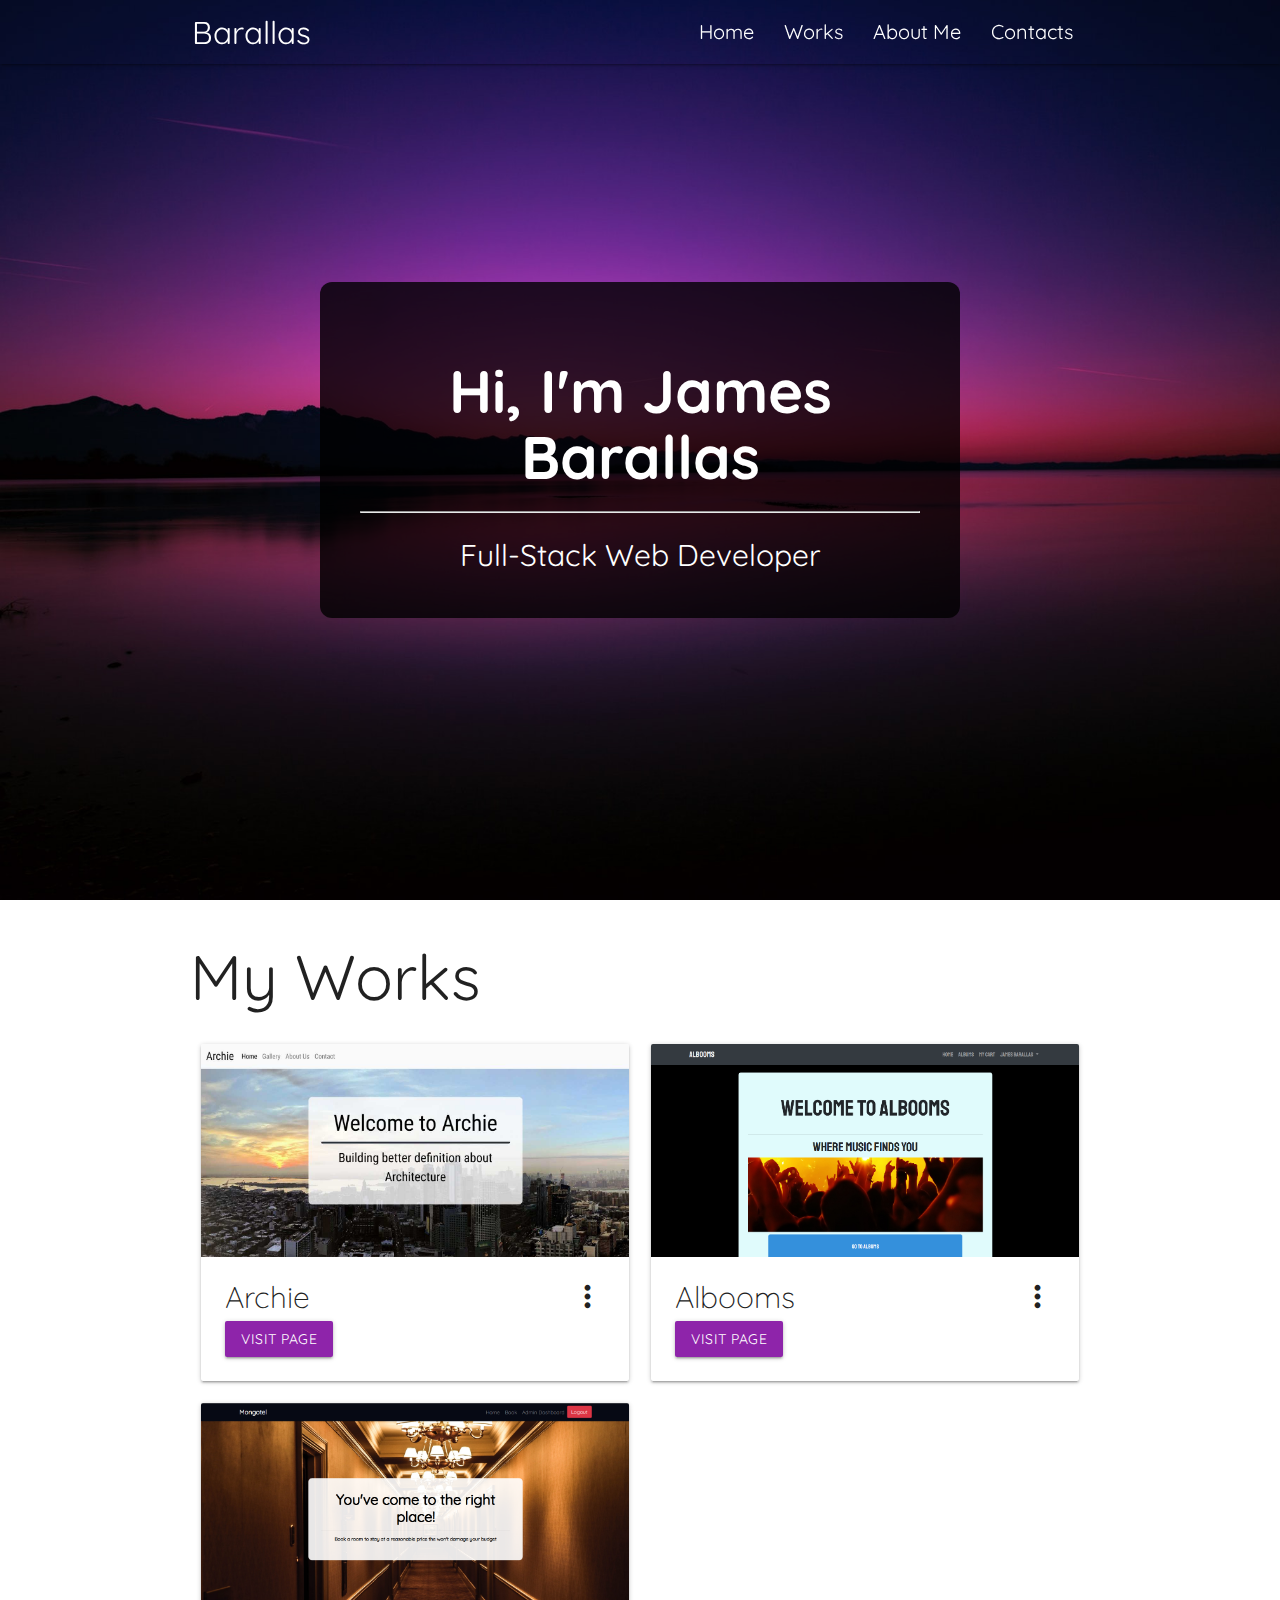
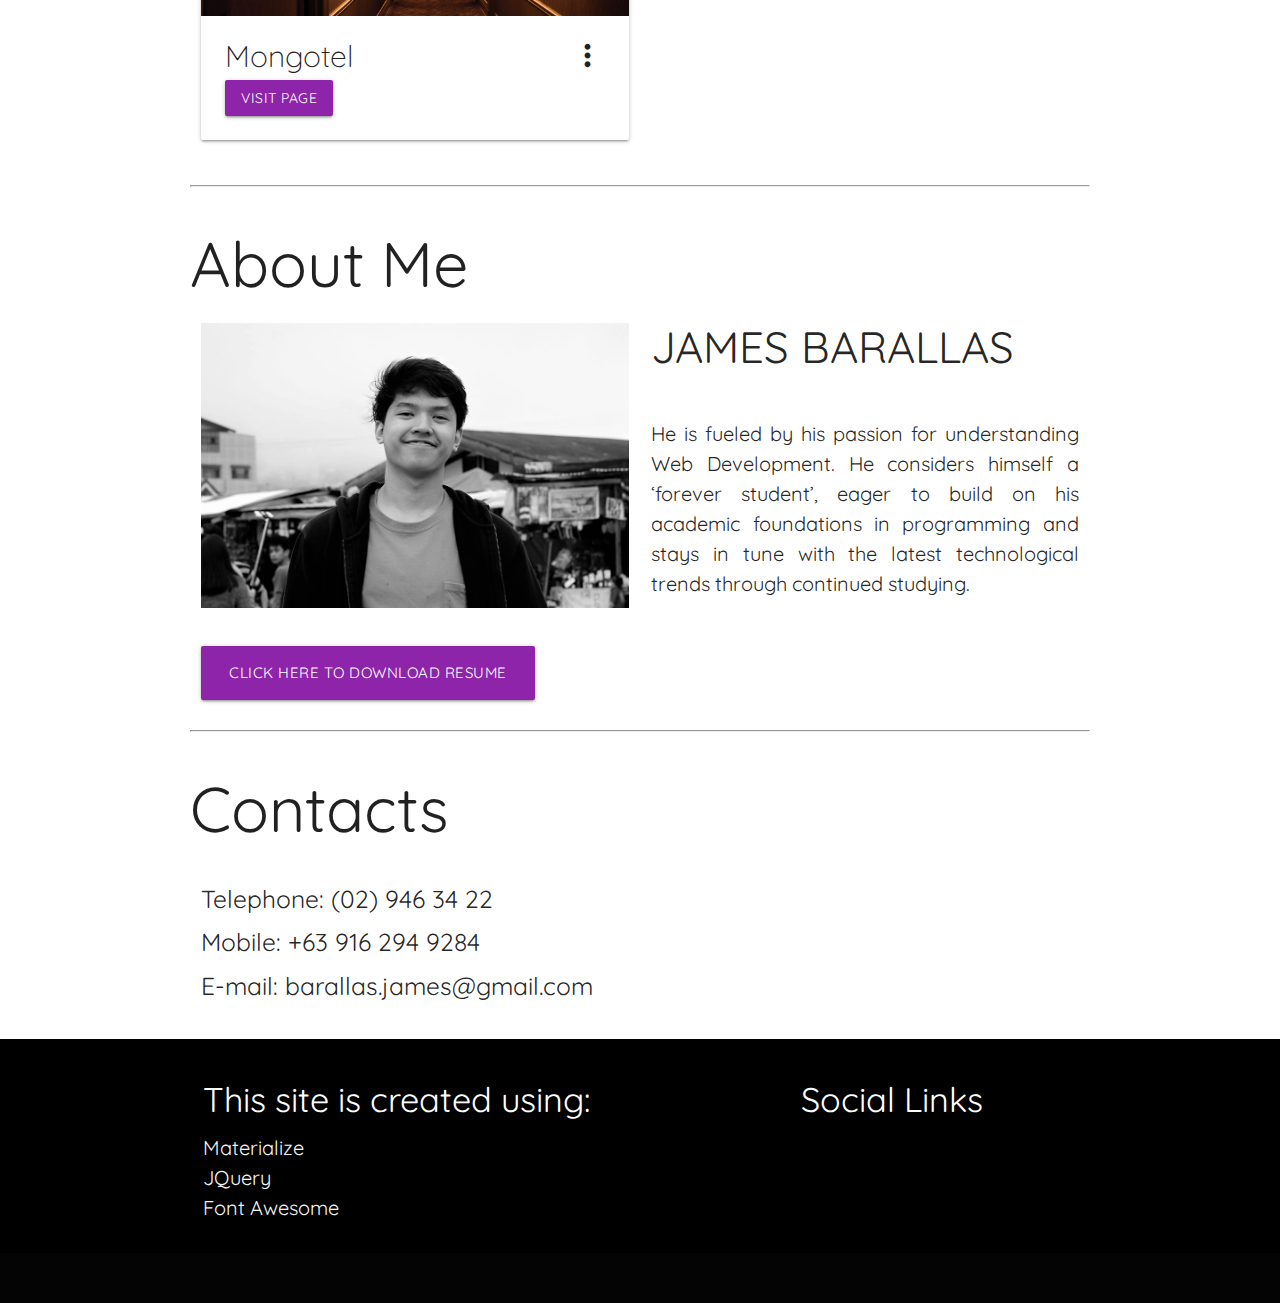
==== commit f92b3080: "Portfolio Update" ====
--- a/index.html
+++ b/index.html
@@ -7,9 +7,12 @@
 
 	<meta http-equiv="X UA-Compatible" content="IE-Edge">
 
+	<title>James Barallas | My Web Portfolio</title>
+
 	<link href="https://fonts.googleapis.com/css?family=Quicksand" rel="stylesheet">
 
-	<title>James Barallas | My Web Portfolio</title>
+	<!-- fav icon -->
+	<link rel="icon" type="image/gif/png" href="assets/images/home-solid.png">
 
 	<link rel="stylesheet" href="https://use.fontawesome.com/releases/v5.7.2/css/all.css" integrity="sha384-fnmOCqbTlWIlj8LyTjo7mOUStjsKC4pOpQbqyi7RrhN7udi9RwhKkMHpvLbHG9Sr" crossorigin="anonymous">
 
@@ -27,18 +30,18 @@
 <body>
 
 	<div class="wrapper">
-		<section class="banner">
+		<section id="home" class="banner">
 			<div class="navbar-fixed">
 				<nav class="transparent">
 					<div class="nav-wrapper">
 						<div class="container">
-							<a href="#!" class="brand-logo">Barallas</a>
+							<a href="#home" class="brand-logo">Barallas</a>
 							<a href="#" data-target="mobile-demo" class="sidenav-trigger"><i class="material-icons">menu</i></a>
 							<ul class="right hide-on-med-and-down">
-								<li><a href="index.html">Home</a></li>
-								<li><a href="portfolio.html">Portfolio</a></li>
-								<li><a href="about-me.html">About Me</a></li>
-								<li><a href="contact-me.html">Contacts</a></li>
+								<li><a href="#home">Home</a></li>
+								<li><a href="#works">Works</a></li>
+								<li><a href="#about">About Me</a></li>
+								<li><a href="#contact">Contacts</a></li>
 							</ul>
 						</div>
 					</div>
@@ -47,10 +50,10 @@
 
 			<ul class="sidenav" id="mobile-demo">
 				<li><a><h3>Menu</h3></a></li>
-				<li><a href="index.html">Home</a></li>
-				<li><a href="portfolio.html">Portfolio</a></li>
-				<li><a href="about-me.html">About Me</a></li>
-				<li><a href="contact-me.html">Contacts</a></li>
+				<li><a href="#home">Home</a></li>
+				<li><a href="#works">Works</a></li>
+				<li><a href="#about">About Me</a></li>
+				<li><a href="#contact">Contacts</a></li>
 			</ul>	
 
 
@@ -66,42 +69,8 @@
 		</section>
 
 		<section class="content">
-			<!-- <div class="row">
-			    <div class="col s12 m4">
-			      <div class="card deep-purple darken-4">
-			        <div class="card-content white-text">
-			          <span class="card-title"><i class="material-icons">book</i> Portfolio</span>
-			        </div>
-			        <div class="card-action">
-			          <a href="#" class="waves-effect waves-light btn purple darken-1">Click Here</a>
-			        </div>
-			      </div>
-			    </div>
-
-			    <div class="col s12 m4">
-			      <div class="card deep-purple darken-4">
-			        <div class="card-content white-text">
-			          <span class="card-title"><i class="material-icons">person</i> About Me</span>
-			        </div>
-			        <div class="card-action">
-			          <a href="#" class="waves-effect waves-light btn purple darken-1">Click Here</a>
-			        </div>
-			      </div>
-			    </div>
-
-			    <div class="col s12 m4">
-			      <div class="card deep-purple darken-4">
-			        <div class="card-content white-text">
-			          <span class="card-title"><i class="material-icons">call</i> Contacts</span>
-			        </div>
-			        <div class="card-action">
-			          <a href="#" class="waves-effect waves-light btn purple darken-1">Click Here</a>
-			        </div>
-			      </div>
-			    </div>
-			</div> -->
-
-			<h1>My Works</h1>
+
+			<h1 id="works">My Works</h1>
 
 			<div class="row">
 				<div class="col s12 m6">
@@ -155,7 +124,7 @@
 
 			<hr>
 
-			<h1>About Me</h1>
+			<h1 id="about">About Me</h1>
 
 			<div class="row">
 				<div class="col s12 m6">
@@ -179,7 +148,7 @@
 
 			<hr>
 
-			<h1>Contacts</h1>
+			<h1 id="contact">Contacts</h1>
 
 			<div class="row">
 				<div class="col m12">
--- a/assets/css/style.css
+++ b/assets/css/style.css
@@ -2,6 +2,10 @@
 	margin: 0;
 	padding: 0;
 	font-family: Quicksand;
+}
+
+html{
+	scroll-behavior: smooth;
 }
 
 img{
